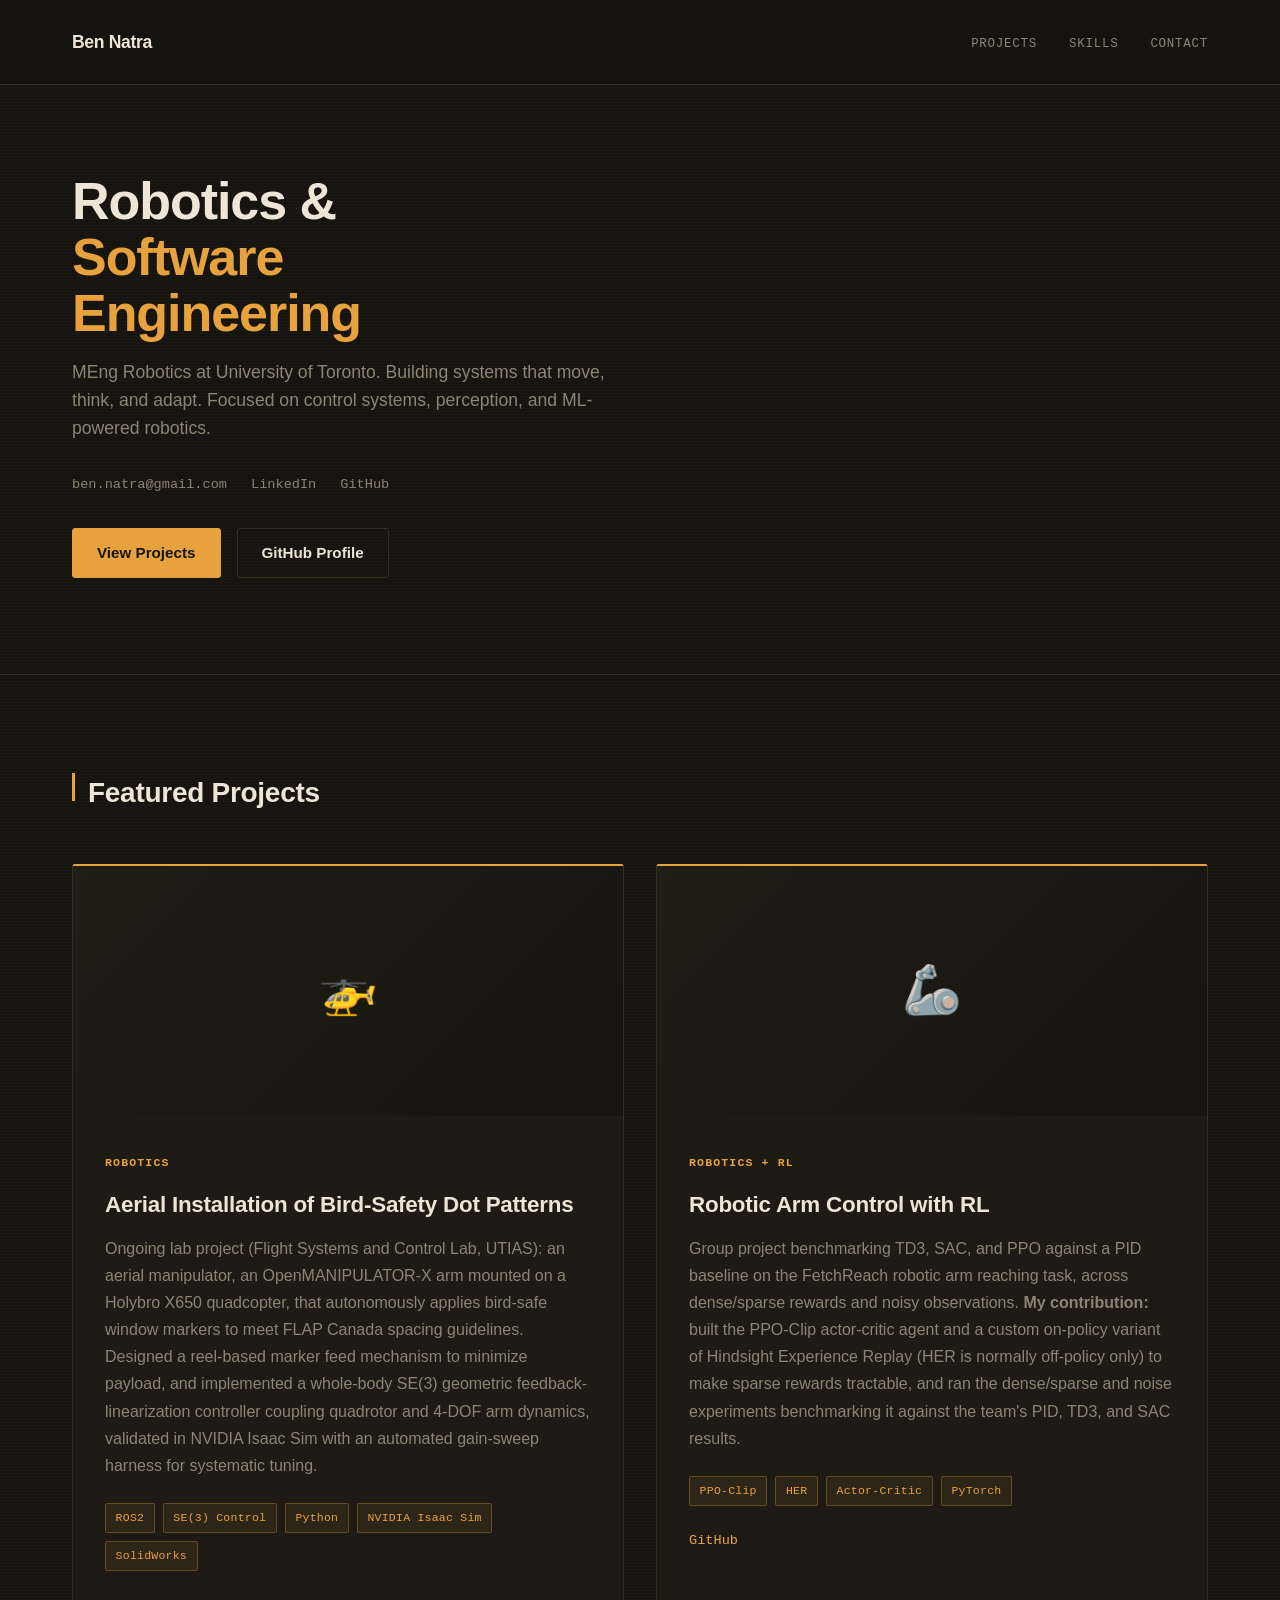
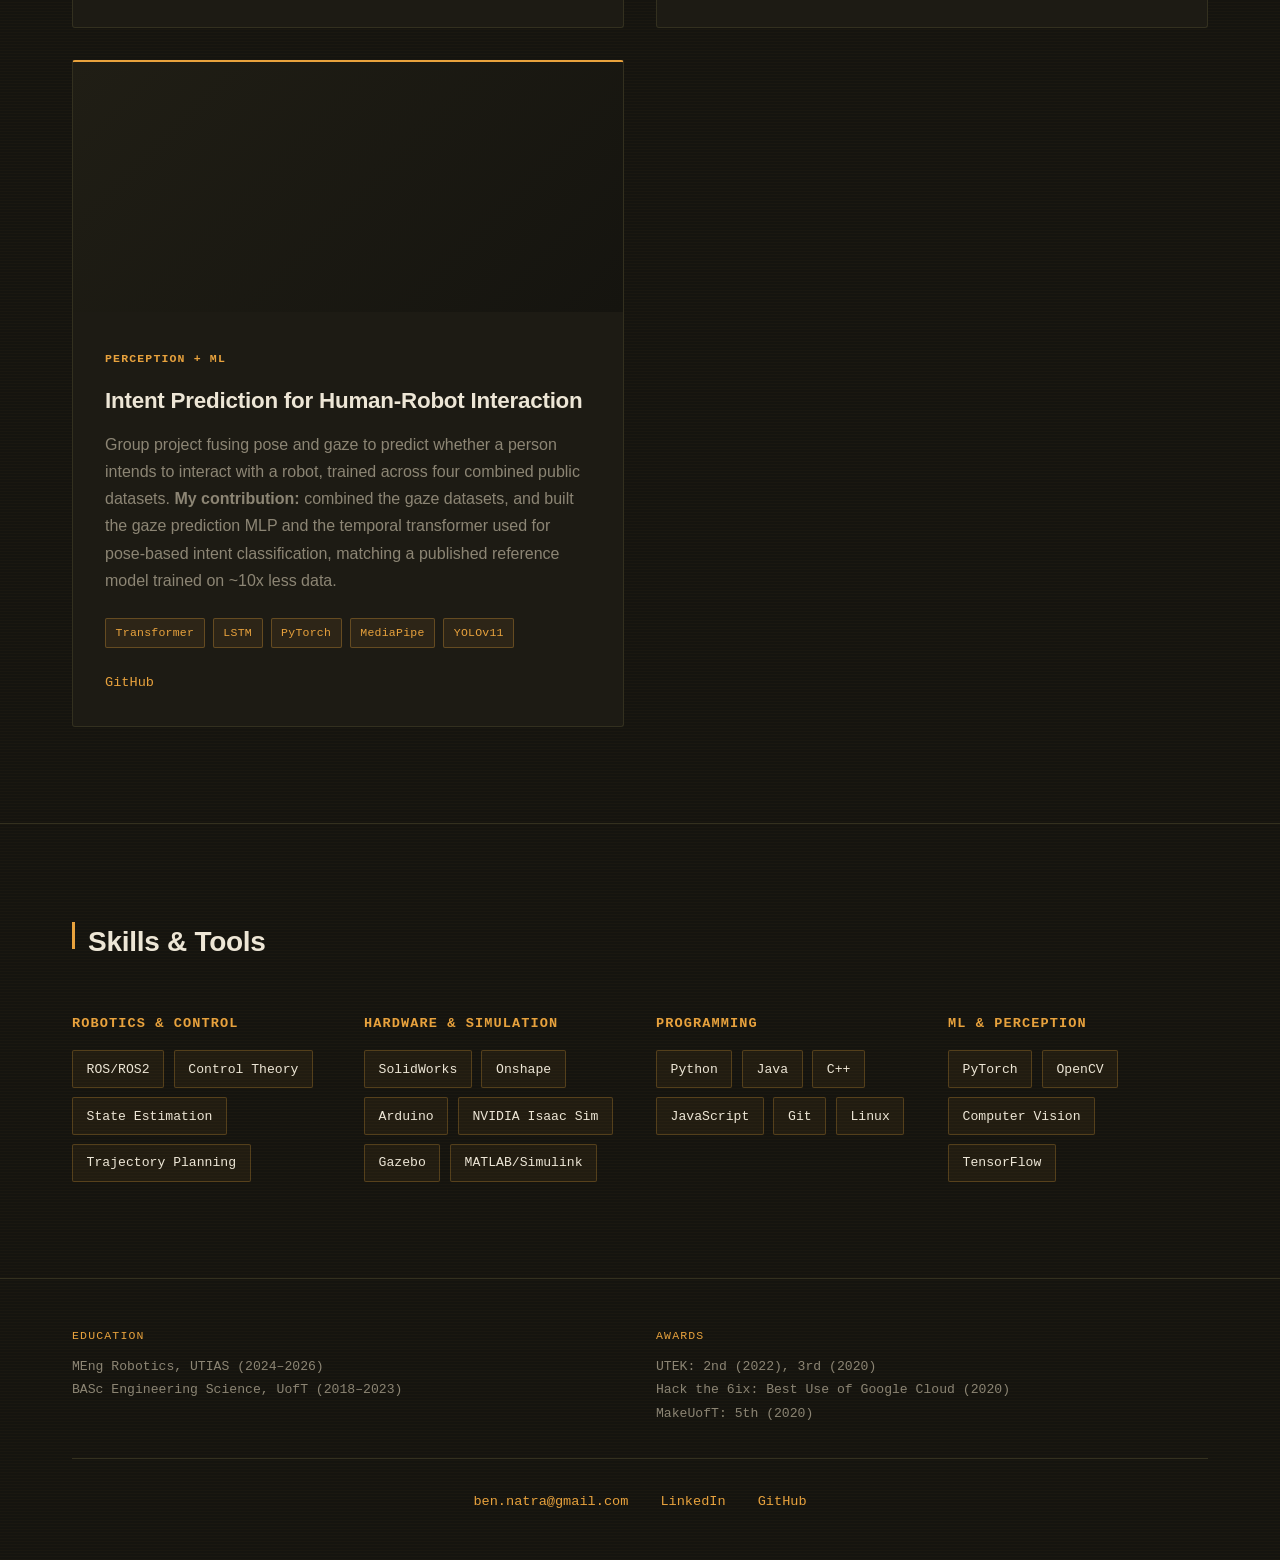
==== index.html @ 4ead7075 "Fix contact anchor scroll, drop hero eyebrow, standardize callout text Adds scroll-margin-top so anc" ====
<!DOCTYPE html>
<html lang="en">
<head>
    <meta charset="UTF-8">
    <meta name="viewport" content="width=device-width, initial-scale=1.0">
    <title>Ben Natra — Robotics & Software Engineering</title>
    <link rel="stylesheet" href="style.css">
</head>
<body>
    <!-- Navigation -->
    <header>
        <div class="container">
            <nav>
                <div class="logo">Ben Natra</div>
                <ul class="nav-links">
                    <li><a href="#projects">Projects</a></li>
                    <li><a href="#skills">Skills</a></li>
                    <li><a href="#contact">Contact</a></li>
                </ul>
            </nav>
        </div>
    </header>

    <!-- Hero Section -->
    <section class="hero">
        <div class="container">
            <h1>Robotics & <span class="accent">Software Engineering</span></h1>
            <p>MEng Robotics at University of Toronto. Building systems that move, think, and adapt. Focused on control systems, perception, and ML-powered robotics.</p>
            <div class="hero-contact" id="contact">
                <a href="mailto:ben.natra@gmail.com">ben.natra@gmail.com</a>
                <a href="https://www.linkedin.com/in/ben-natra-1a329717a/">LinkedIn</a>
                <a href="https://github.com/BenNatIh">GitHub</a>
            </div>
            <div class="cta-buttons">
                <a href="#projects" class="btn btn-primary">View Projects</a>
                <a href="https://github.com/BenNatIh" class="btn btn-secondary">GitHub Profile</a>
            </div>
        </div>
    </section>

    <!-- Projects Section -->
    <section id="projects" class="projects">
        <div class="container">
            <h2 class="section-title">Featured Projects</h2>

            <div class="projects-grid">
                <!-- Project 1: Aerial Manipulator -->
                <div class="project-card">
                    <a href="projects/aerial-manipulator.html" class="card-link" aria-label="Read full write-up: Aerial Installation of Bird-Safety Dot Patterns"></a>
                    <div class="project-image">
                        🚁
                    </div>
                    <div class="project-content">
                        <span class="project-tag">Robotics</span>
                        <h3 class="project-title">Aerial Installation of Bird-Safety Dot Patterns</h3>
                        <p class="project-description">Ongoing lab project (Flight Systems and Control Lab, UTIAS): an aerial manipulator, an OpenMANIPULATOR-X arm mounted on a Holybro X650 quadcopter, that autonomously applies bird-safe window markers to meet FLAP Canada spacing guidelines. Designed a reel-based marker feed mechanism to minimize payload, and implemented a whole-body SE(3) geometric feedback-linearization controller coupling quadrotor and 4-DOF arm dynamics, validated in NVIDIA Isaac Sim with an automated gain-sweep harness for systematic tuning.</p>
                        <div class="project-tech">
                            <span class="tech-badge">ROS2</span>
                            <span class="tech-badge">SE(3) Control</span>
                            <span class="tech-badge">Python</span>
                            <span class="tech-badge">NVIDIA Isaac Sim</span>
                            <span class="tech-badge">SolidWorks</span>
                        </div>
                    </div>
                </div>

                <!-- Project 2: Robotic Arm RL -->
                <div class="project-card">
                    <a href="projects/robotic-arm-rl.html" class="card-link" aria-label="Read full write-up: Robotic Arm Control with RL"></a>
                    <div class="project-image">
                        🦾
                    </div>
                    <div class="project-content">
                        <span class="project-tag">Robotics + RL</span>
                        <h3 class="project-title">Robotic Arm Control with RL</h3>
                        <p class="project-description">Group project benchmarking TD3, SAC, and PPO against a PID baseline on the FetchReach robotic arm reaching task, across dense/sparse rewards and noisy observations. <strong>My contribution:</strong> built the PPO-Clip actor-critic agent and a custom on-policy variant of Hindsight Experience Replay (HER is normally off-policy only) to make sparse rewards tractable, and ran the dense/sparse and noise experiments benchmarking it against the team's PID, TD3, and SAC results.</p>
                        <div class="project-tech">
                            <span class="tech-badge">PPO-Clip</span>
                            <span class="tech-badge">HER</span>
                            <span class="tech-badge">Actor-Critic</span>
                            <span class="tech-badge">PyTorch</span>
                        </div>
                        <div class="project-links">
                            <a href="https://github.com/BenNatIh/ECE1508_RL_Project" class="card-link-exempt">GitHub</a>
                        </div>
                    </div>
                </div>

                <!-- Project 3: Intent Prediction for HRI -->
                <div class="project-card">
                    <a href="projects/hri-intent-prediction.html" class="card-link" aria-label="Read full write-up: Intent Prediction for Human-Robot Interaction"></a>
                    <div class="project-image">
                        <video src="assets/hri-demo.mp4" autoplay muted loop playsinline preload="metadata"></video>
                    </div>
                    <div class="project-content">
                        <span class="project-tag">Perception + ML</span>
                        <h3 class="project-title">Intent Prediction for Human-Robot Interaction</h3>
                        <p class="project-description">Group project fusing pose and gaze to predict whether a person intends to interact with a robot, trained across four combined public datasets. <strong>My contribution:</strong> combined the gaze datasets, and built the gaze prediction MLP and the temporal transformer used for pose-based intent classification, matching a published reference model trained on ~10x less data.</p>
                        <div class="project-tech">
                            <span class="tech-badge">Transformer</span>
                            <span class="tech-badge">LSTM</span>
                            <span class="tech-badge">PyTorch</span>
                            <span class="tech-badge">MediaPipe</span>
                            <span class="tech-badge">YOLOv11</span>
                        </div>
                        <div class="project-links">
                            <a href="https://github.com/BenNatIh/hri-intent-prediction" class="card-link-exempt">GitHub</a>
                        </div>
                    </div>
                </div>
            </div>
        </div>
    </section>

    <!-- Skills Section -->
    <section id="skills" class="skills">
        <div class="container">
            <h2 class="section-title">Skills & Tools</h2>

            <div class="skills-grid">
                <div class="skill-category">
                    <h3>Robotics & Control</h3>
                    <ul class="skill-list">
                        <li class="skill-item">ROS/ROS2</li>
                        <li class="skill-item">Control Theory</li>
                        <li class="skill-item">State Estimation</li>
                        <li class="skill-item">Trajectory Planning</li>
                    </ul>
                </div>

                <div class="skill-category">
                    <h3>Hardware & Simulation</h3>
                    <ul class="skill-list">
                        <li class="skill-item">SolidWorks</li>
                        <li class="skill-item">Onshape</li>
                        <li class="skill-item">Arduino</li>
                        <li class="skill-item">NVIDIA Isaac Sim</li>
                        <li class="skill-item">Gazebo</li>
                        <li class="skill-item">MATLAB/Simulink</li>
                    </ul>
                </div>

                <div class="skill-category">
                    <h3>Programming</h3>
                    <ul class="skill-list">
                        <li class="skill-item">Python</li>
                        <li class="skill-item">Java</li>
                        <li class="skill-item">C++</li>
                        <li class="skill-item">JavaScript</li>
                        <li class="skill-item">Git</li>
                        <li class="skill-item">Linux</li>
                    </ul>
                </div>

                <div class="skill-category">
                    <h3>ML & Perception</h3>
                    <ul class="skill-list">
                        <li class="skill-item">PyTorch</li>
                        <li class="skill-item">OpenCV</li>
                        <li class="skill-item">Computer Vision</li>
                        <li class="skill-item">TensorFlow</li>
                    </ul>
                </div>
            </div>
        </div>
    </section>

    <!-- Footer -->
    <footer>
        <div class="container">
            <div class="footer-info">
                <div class="footer-info-item">
                    <div class="footer-info-label">Education</div>
                    <div class="footer-info-value">
                        MEng Robotics, UTIAS (2024&ndash;2026)<br>
                        BASc Engineering Science, UofT (2018&ndash;2023)
                    </div>
                </div>
                <div class="footer-info-item">
                    <div class="footer-info-label">Awards</div>
                    <div class="footer-info-value">
                        UTEK: 2nd (2022), 3rd (2020)<br>
                        Hack the 6ix: Best Use of Google Cloud (2020)<br>
                        MakeUofT: 5th (2020)
                    </div>
                </div>
            </div>
            <div class="footer-links">
                <a href="mailto:ben.natra@gmail.com">ben.natra@gmail.com</a>
                <a href="https://www.linkedin.com/in/ben-natra-1a329717a/">LinkedIn</a>
                <a href="https://github.com/BenNatIh">GitHub</a>
            </div>
        </div>
    </footer>
</body>
</html>
---- style.css ----
* {
    margin: 0;
    padding: 0;
    box-sizing: border-box;
}

:root {
    --bg: #15140f;
    --panel: #1d1b14;
    --text: #ede6d6;
    --text-muted: #8c8574;
    --accent: #e8a23d;
    --accent-dark: #c98a2e;
    --border: #33301f;
    --mono: ui-monospace, 'SF Mono', 'Cascadia Code', Consolas, 'Courier New', monospace;
    --sans: -apple-system, BlinkMacSystemFont, 'Segoe UI', Roboto, 'Helvetica Neue', sans-serif;
}

body {
    font-family: var(--sans);
    background-color: var(--bg);
    background-image: repeating-linear-gradient(0deg, rgba(232, 162, 61, 0.025) 0px, rgba(232, 162, 61, 0.025) 1px, transparent 1px, transparent 3px);
    color: var(--text);
    line-height: 1.6;
}

a {
    color: inherit;
}

#projects,
#skills,
#contact {
    scroll-margin-top: 100px;
}

/* Navigation & Hero */
header {
    border-bottom: 1px solid var(--border);
    padding: 1.75rem 0;
    position: sticky;
    top: 0;
    background: rgba(21, 20, 15, 0.92);
    backdrop-filter: blur(10px);
    z-index: 100;
}

.container {
    max-width: 1200px;
    margin: 0 auto;
    padding: 0 2rem;
}

nav {
    display: flex;
    justify-content: space-between;
    align-items: center;
}

.logo {
    font-size: 1.1rem;
    font-weight: 800;
    letter-spacing: -0.02em;
    text-decoration: none;
    color: var(--text);
}

.nav-links {
    display: flex;
    gap: 2rem;
    list-style: none;
}

.nav-links a {
    color: var(--text-muted);
    text-decoration: none;
    font-family: var(--mono);
    font-size: 0.78rem;
    letter-spacing: 0.06em;
    text-transform: uppercase;
    transition: color 0.2s;
}

.nav-links a:hover {
    color: var(--accent);
}

/* Hero section */
.hero {
    padding: 5.5rem 0 6rem;
    border-bottom: 1px solid var(--border);
}

.hero h1 {
    font-size: 3.25rem;
    font-weight: 800;
    line-height: 1.08;
    letter-spacing: -0.02em;
    margin-bottom: 1rem;
    max-width: 14ch;
}

.hero .accent {
    color: var(--accent);
}

.hero p {
    font-size: 1.1rem;
    color: var(--text-muted);
    max-width: 560px;
    margin-bottom: 2rem;
}

.hero-contact {
    display: flex;
    gap: 1.5rem;
    flex-wrap: wrap;
    margin-bottom: 2rem;
    font-family: var(--mono);
    font-size: 0.85rem;
}

.hero-contact a {
    color: var(--text-muted);
    text-decoration: none;
    display: inline-flex;
    align-items: center;
    gap: 0.4rem;
    transition: color 0.2s;
}

.hero-contact a:hover {
    color: var(--accent);
}

.cta-buttons {
    display: flex;
    gap: 1rem;
    flex-wrap: wrap;
}

.btn {
    padding: 0.75rem 1.5rem;
    border-radius: 3px;
    text-decoration: none;
    font-weight: 600;
    font-size: 0.95rem;
    transition: all 0.2s;
    border: 1px solid var(--border);
    cursor: pointer;
}

.btn-primary {
    background: var(--accent);
    color: var(--bg);
    border-color: var(--accent);
}

.btn-primary:hover {
    background: var(--accent-dark);
    border-color: var(--accent-dark);
}

.btn-secondary {
    background: transparent;
    color: var(--text);
}

.btn-secondary:hover {
    border-color: var(--accent);
    color: var(--accent);
}

/* Projects section */
.projects {
    padding: 6rem 0;
}

.section-title {
    font-size: 1.75rem;
    font-weight: 800;
    letter-spacing: -0.01em;
    margin-bottom: 3rem;
    position: relative;
    padding-left: 1rem;
}

.section-title::before {
    content: '';
    position: absolute;
    width: 3px;
    height: 1.7rem;
    background: var(--accent);
    left: 0;
    top: 0.15rem;
}

.projects-grid {
    display: grid;
    gap: 2rem;
    grid-template-columns: repeat(auto-fit, minmax(500px, 1fr));
}

.project-card {
    position: relative;
    border: 1px solid var(--border);
    border-top: 2px solid var(--accent);
    border-radius: 3px;
    overflow: hidden;
    transition: all 0.2s;
    background: var(--panel);
}

.project-card:hover {
    border-color: var(--accent);
    box-shadow: 0 0 0 1px rgba(232, 162, 61, 0.25);
}

.project-card .card-link {
    position: absolute;
    inset: 0;
    z-index: 1;
}

.project-card .project-links,
.project-card .card-link-exempt {
    position: relative;
    z-index: 2;
}

.project-image {
    width: 100%;
    height: 250px;
    background: linear-gradient(135deg, #201e15, #15140f);
    display: flex;
    align-items: center;
    justify-content: center;
    font-size: 3rem;
    overflow: hidden;
}

.project-image img,
.project-image video {
    width: 100%;
    height: 100%;
    object-fit: cover;
}

.project-content {
    padding: 2rem;
}

.project-tag {
    display: inline-block;
    font-family: var(--mono);
    color: var(--accent);
    padding: 0;
    font-size: 0.72rem;
    font-weight: 600;
    margin-bottom: 0.9rem;
    text-transform: uppercase;
    letter-spacing: 0.1em;
}

.project-title {
    font-size: 1.4rem;
    font-weight: 700;
    letter-spacing: -0.01em;
    margin-bottom: 0.75rem;
}

.project-description {
    color: var(--text-muted);
    margin-bottom: 1.5rem;
    line-height: 1.7;
}

.project-tech {
    display: flex;
    flex-wrap: wrap;
    gap: 0.5rem;
    margin-bottom: 1.5rem;
}

.tech-badge {
    font-family: var(--mono);
    background: rgba(232, 162, 61, 0.08);
    border: 1px solid rgba(232, 162, 61, 0.3);
    color: var(--accent);
    padding: 0.3rem 0.6rem;
    border-radius: 2px;
    font-size: 0.72rem;
    letter-spacing: 0.02em;
}

.project-links {
    display: flex;
    gap: 1.25rem;
}

.project-links a {
    color: var(--accent);
    text-decoration: none;
    font-family: var(--mono);
    font-size: 0.85rem;
    font-weight: 500;
    transition: color 0.2s;
}

.project-links a:hover {
    color: var(--accent-dark);
    text-decoration: underline;
}

/* Skills section */
.skills {
    padding: 6rem 0;
    border-top: 1px solid var(--border);
}

.skills-grid {
    display: grid;
    gap: 2rem;
    grid-template-columns: repeat(auto-fit, minmax(250px, 1fr));
}

.skill-category h3 {
    font-family: var(--mono);
    color: var(--accent);
    margin-bottom: 1rem;
    font-size: 0.85rem;
    text-transform: uppercase;
    letter-spacing: 0.08em;
}

.skill-list {
    list-style: none;
    display: flex;
    flex-wrap: wrap;
    gap: 0.6rem;
}

.skill-item {
    font-family: var(--mono);
    background: rgba(232, 162, 61, 0.06);
    border: 1px solid rgba(232, 162, 61, 0.25);
    color: var(--text);
    padding: 0.45rem 0.85rem;
    border-radius: 2px;
    font-size: 0.82rem;
}

/* Footer */
footer {
    border-top: 1px solid var(--border);
    padding: 3rem 0;
    color: var(--text-muted);
    text-align: center;
}

.footer-info {
    display: grid;
    grid-template-columns: repeat(auto-fit, minmax(220px, 1fr));
    gap: 2rem;
    text-align: left;
    padding-bottom: 2rem;
    margin-bottom: 2rem;
    border-bottom: 1px solid var(--border);
}

.footer-info-label {
    font-family: var(--mono);
    font-size: 0.72rem;
    text-transform: uppercase;
    letter-spacing: 0.1em;
    color: var(--accent);
    margin-bottom: 0.6rem;
}

.footer-info-value {
    font-family: var(--mono);
    font-size: 0.82rem;
    line-height: 1.8;
    color: var(--text-muted);
}

.footer-links {
    display: flex;
    justify-content: center;
    gap: 2rem;
    font-family: var(--mono);
    font-size: 0.85rem;
}

.footer-links a {
    color: var(--accent);
    text-decoration: none;
}

.footer-links a:hover {
    color: var(--accent-dark);
}

/* Project detail pages */
.page-header {
    padding: 4rem 0 3rem;
}

.back-link {
    display: inline-flex;
    align-items: center;
    gap: 0.5rem;
    color: var(--text-muted);
    text-decoration: none;
    font-family: var(--mono);
    font-size: 0.85rem;
    margin-bottom: 2rem;
    transition: color 0.2s;
}

.back-link:hover {
    color: var(--accent);
}

.page-header h1 {
    font-size: 2.25rem;
    font-weight: 800;
    letter-spacing: -0.01em;
    margin-bottom: 1rem;
}

.page-header .project-tag {
    margin-bottom: 1rem;
}

.page-header .project-links {
    margin-top: 1.5rem;
}

.prose {
    padding-bottom: 6rem;
    max-width: 760px;
}

.prose h2 {
    font-size: 1.35rem;
    font-weight: 700;
    margin: 3rem 0 1.25rem;
    color: var(--text);
}

.prose h2:first-child {
    margin-top: 0;
}

.prose p {
    color: var(--text-muted);
    margin-bottom: 1.25rem;
    line-height: 1.8;
}

.prose ul, .prose ol {
    color: var(--text-muted);
    margin-bottom: 1.25rem;
    padding-left: 1.4rem;
    line-height: 1.8;
}

.prose li {
    margin-bottom: 0.4rem;
}

.prose strong {
    color: var(--text);
}

.prose video, .prose img {
    width: 100%;
    border-radius: 3px;
    border: 1px solid var(--border);
    margin-bottom: 1.25rem;
}

.prose table {
    width: 100%;
    border-collapse: collapse;
    margin-bottom: 1.5rem;
    font-size: 0.88rem;
    font-variant-numeric: tabular-nums;
}

.prose th, .prose td {
    text-align: left;
    padding: 0.6rem 0.8rem;
    border: 1px solid var(--border);
}

.prose th {
    font-family: var(--mono);
    font-size: 0.78rem;
    text-transform: uppercase;
    letter-spacing: 0.04em;
    color: var(--accent);
    background: rgba(232, 162, 61, 0.06);
}

.prose td {
    color: var(--text-muted);
}

/* Responsive */
@media (max-width: 768px) {
    .hero h1 {
        font-size: 2.25rem;
        max-width: none;
    }

    .projects-grid {
        grid-template-columns: 1fr;
    }

    .nav-links {
        gap: 1rem;
    }

    .section-title {
        font-size: 1.4rem;
    }

    .page-header h1 {
        font-size: 1.75rem;
    }
}

@media (prefers-reduced-motion: reduce) {
    * {
        transition: none !important;
        animation: none !important;
    }
}
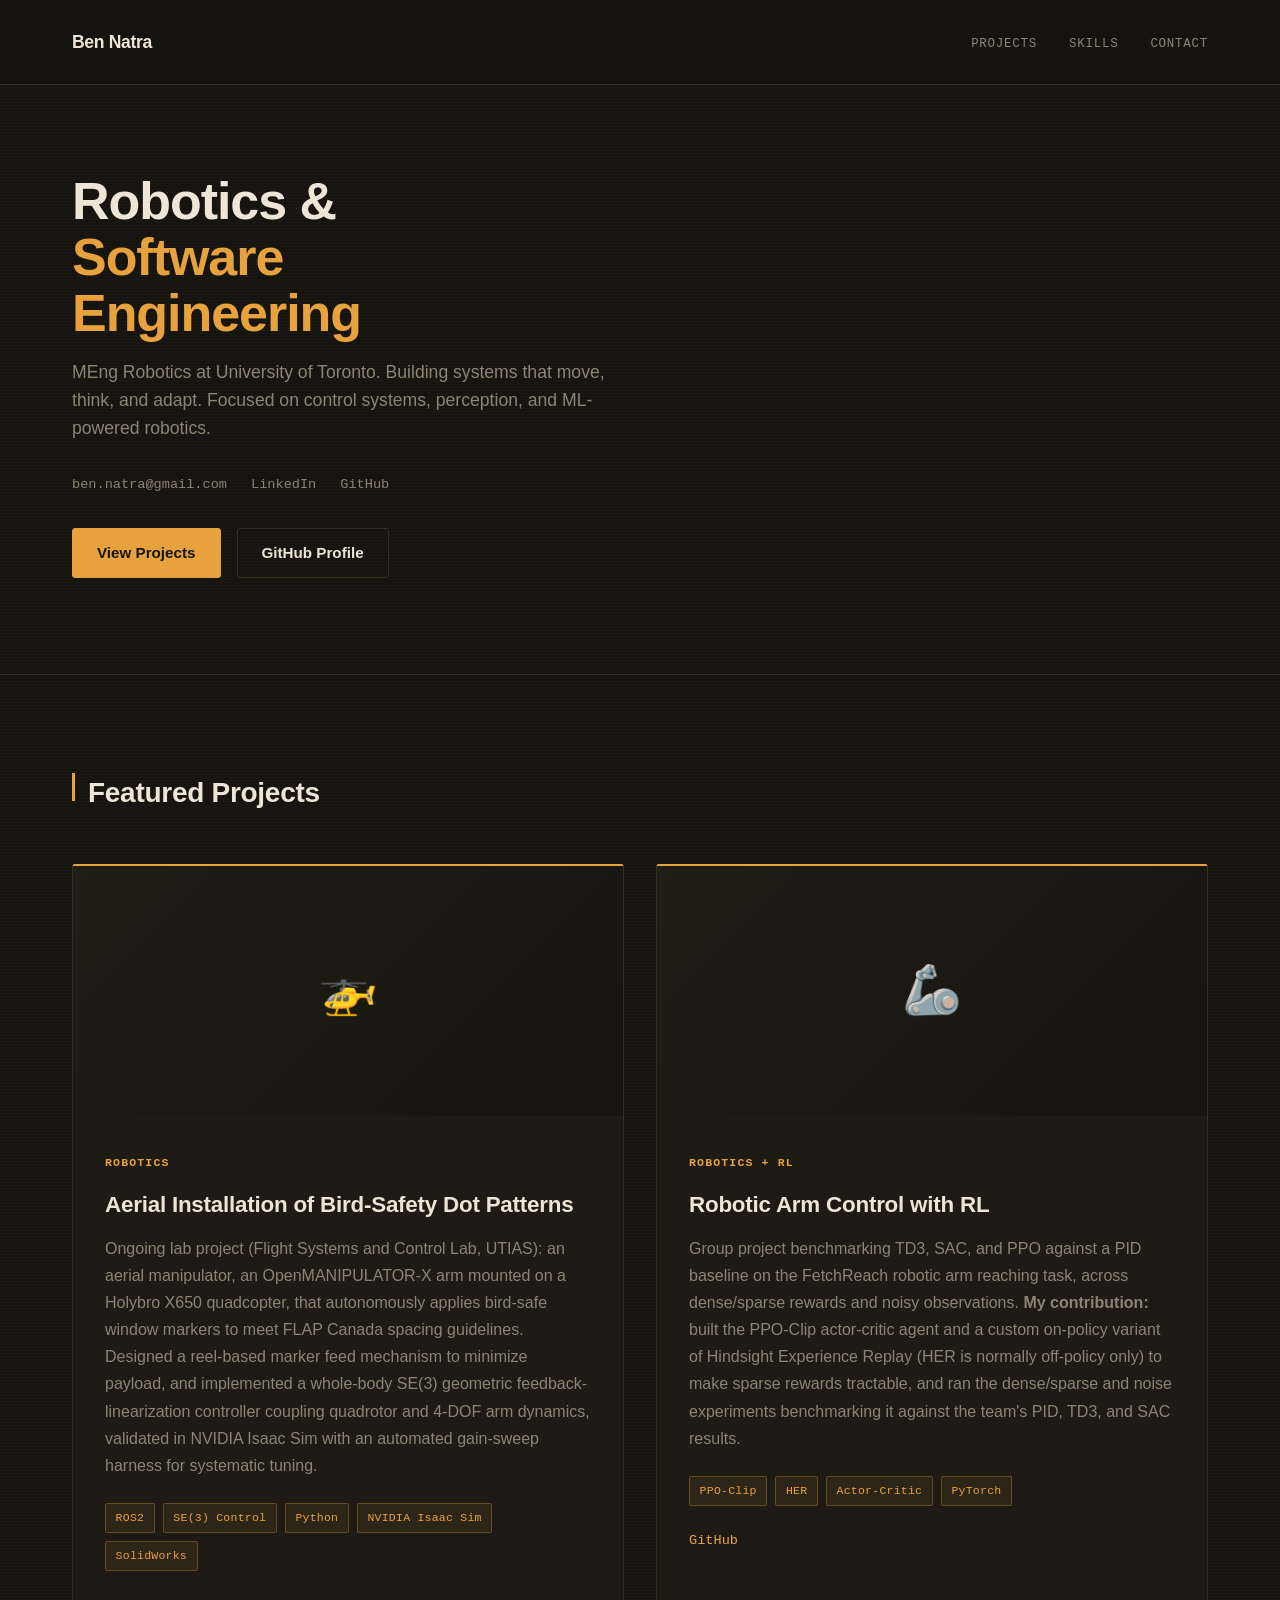
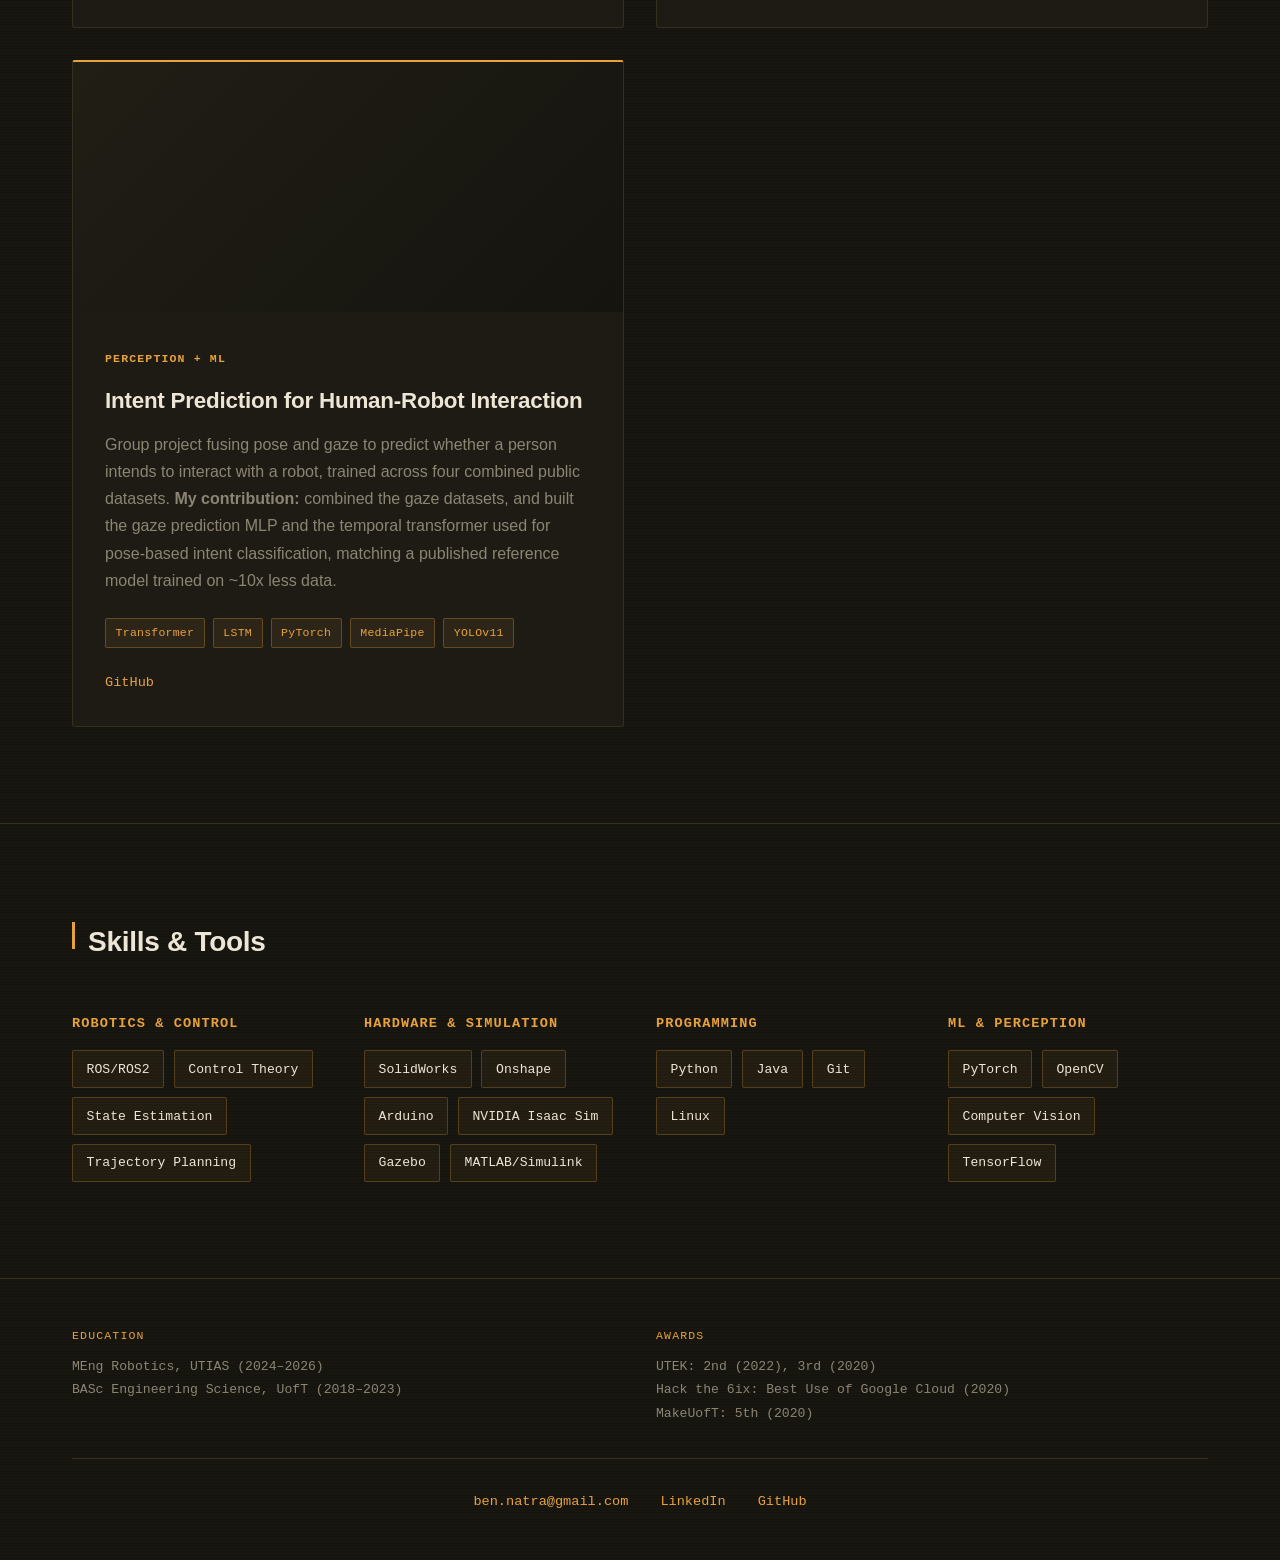
==== commit 8a33e256: "skill change" ====
--- a/index.html
+++ b/index.html
@@ -145,8 +145,6 @@
                     <ul class="skill-list">
                         <li class="skill-item">Python</li>
                         <li class="skill-item">Java</li>
-                        <li class="skill-item">C++</li>
-                        <li class="skill-item">JavaScript</li>
                         <li class="skill-item">Git</li>
                         <li class="skill-item">Linux</li>
                     </ul>
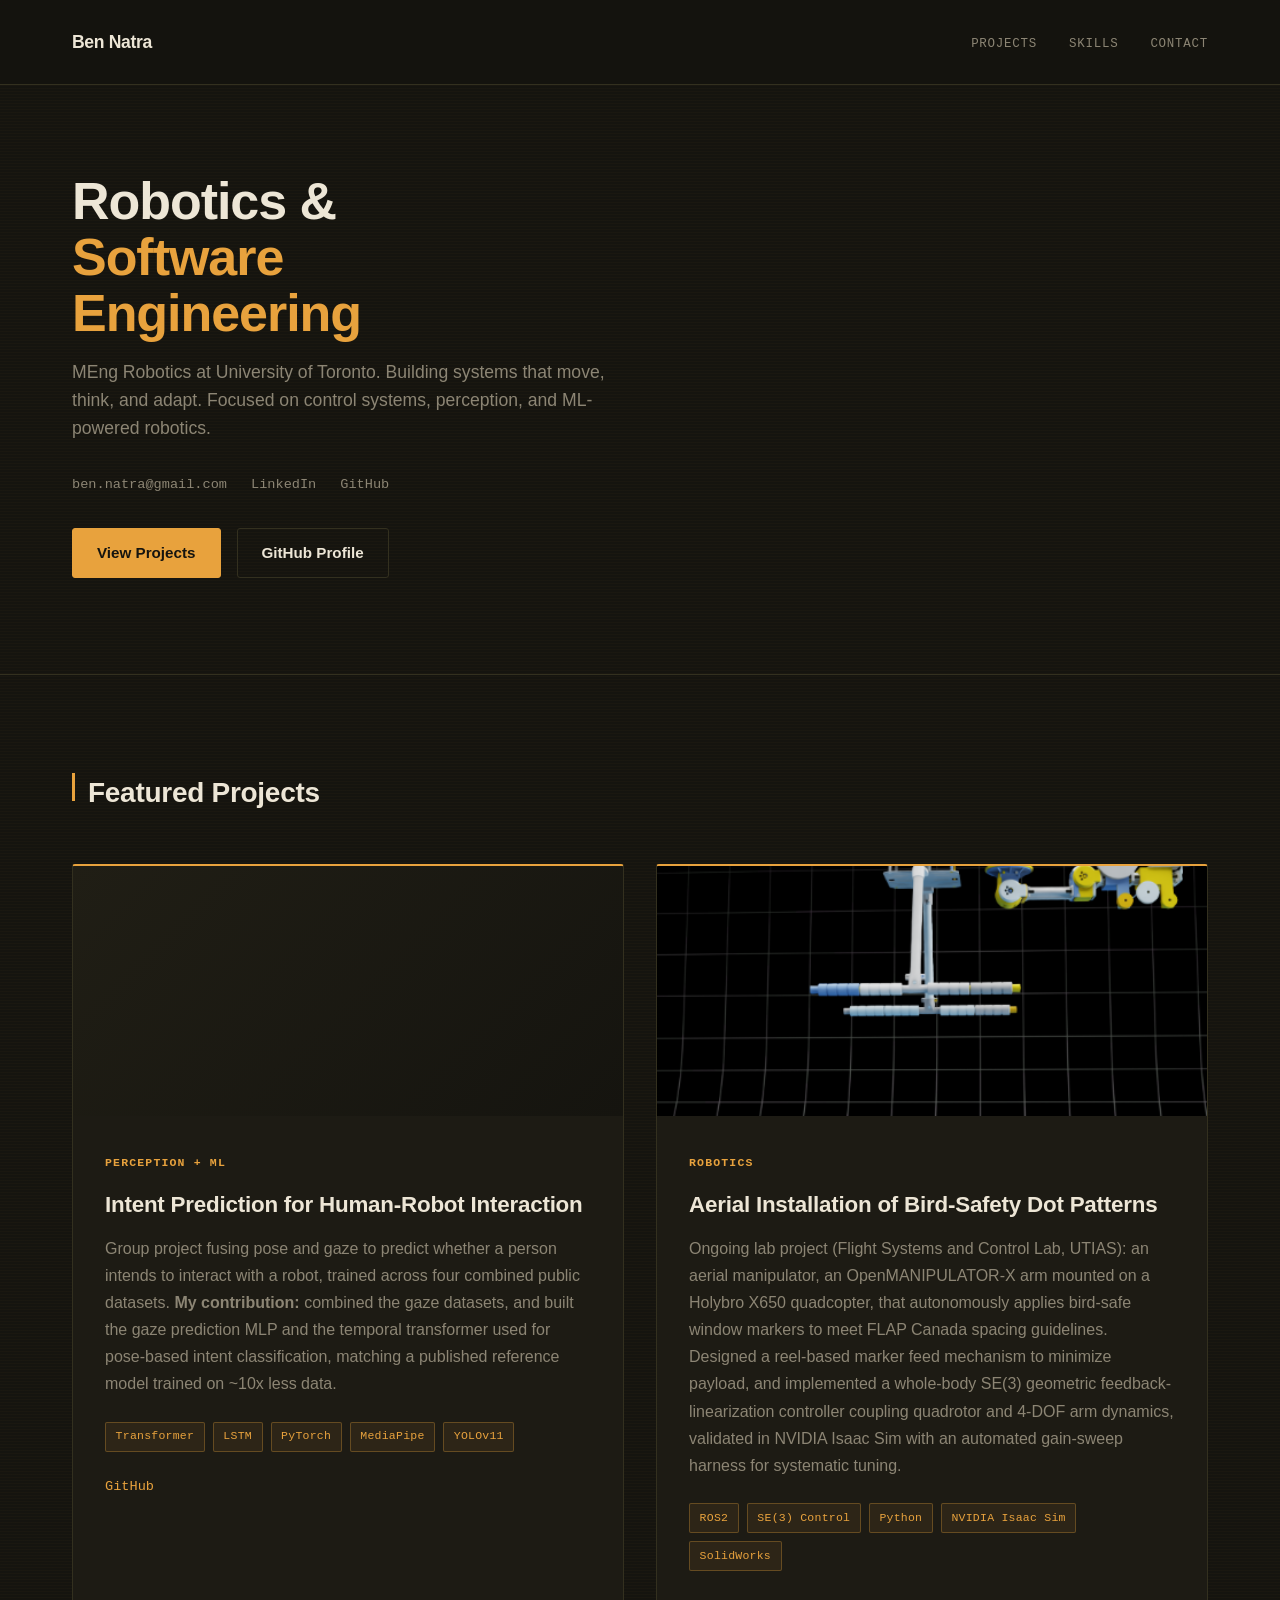
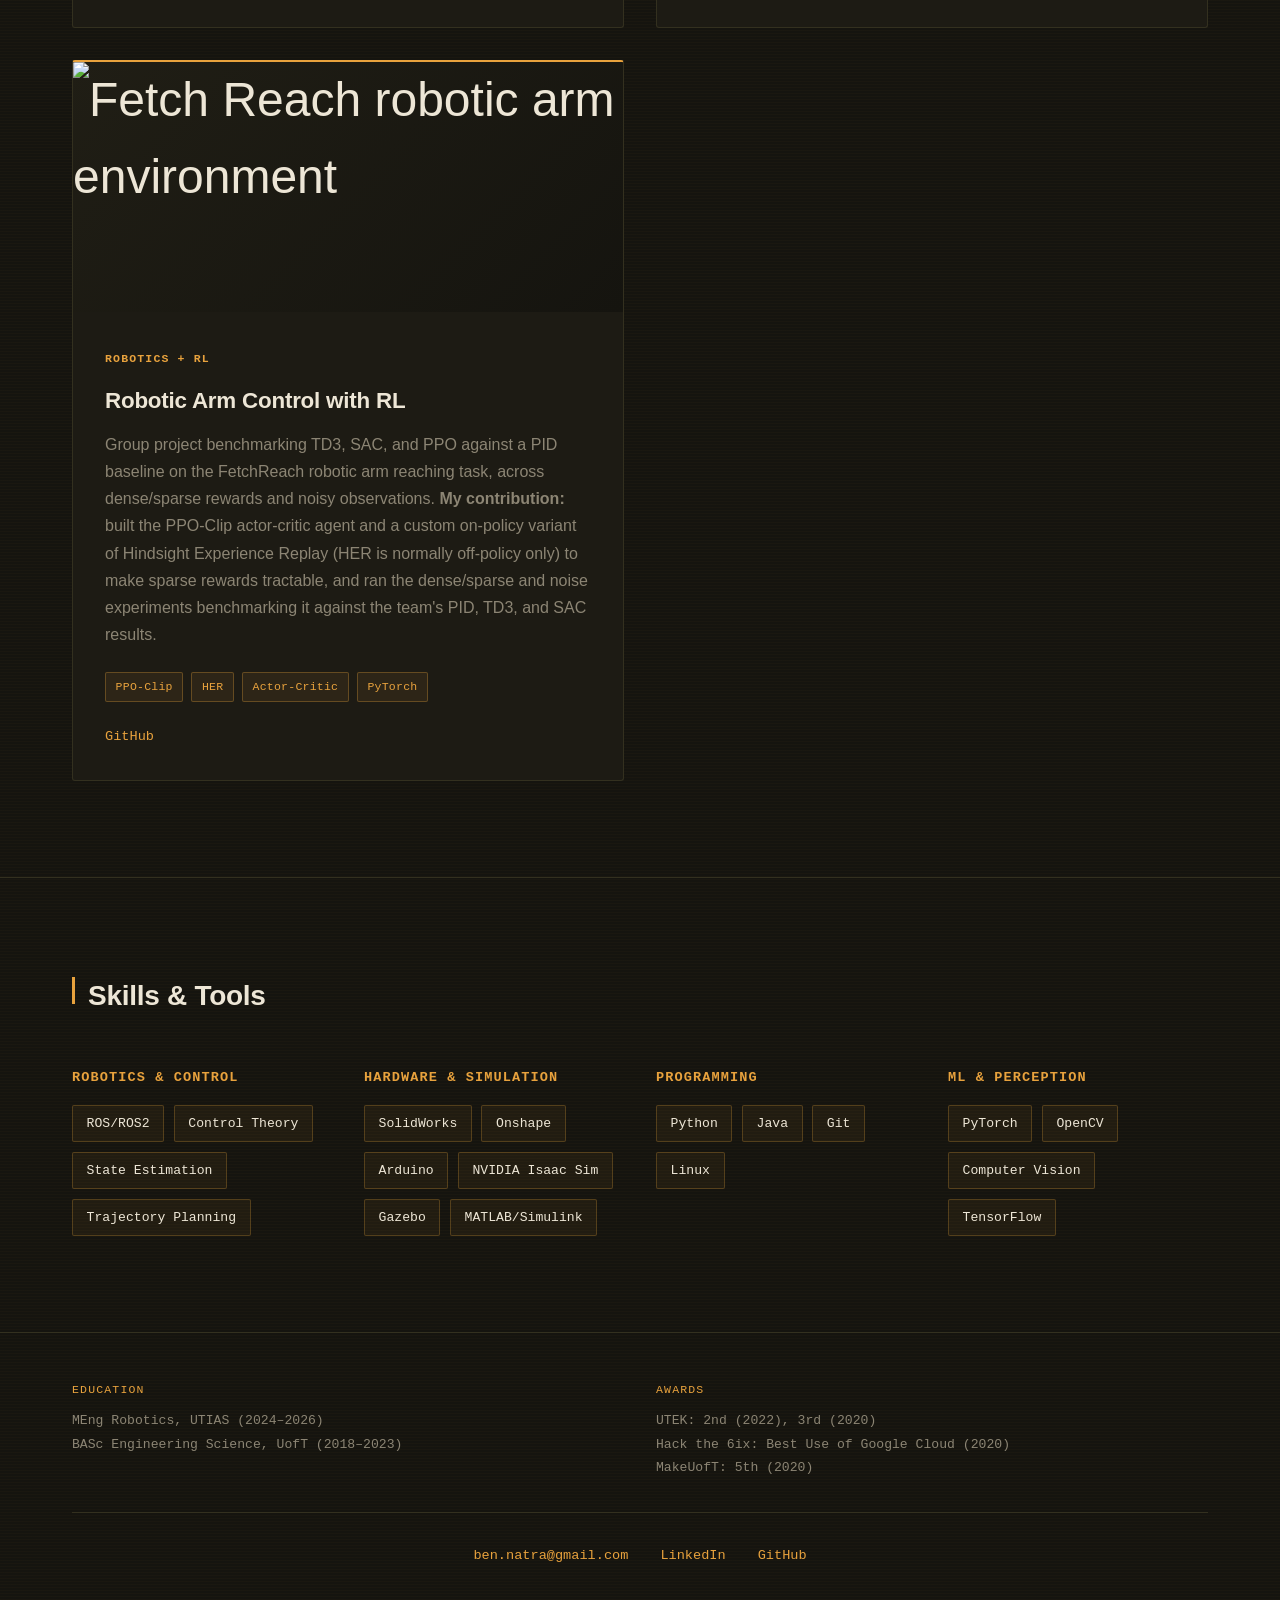
==== commit a5a6f8cc: "added video and images to project 2 and 3" ====
--- a/index.html
+++ b/index.html
@@ -44,49 +44,7 @@
             <h2 class="section-title">Featured Projects</h2>
 
             <div class="projects-grid">
-                <!-- Project 1: Aerial Manipulator -->
-                <div class="project-card">
-                    <a href="projects/aerial-manipulator.html" class="card-link" aria-label="Read full write-up: Aerial Installation of Bird-Safety Dot Patterns"></a>
-                    <div class="project-image">
-                        🚁
-                    </div>
-                    <div class="project-content">
-                        <span class="project-tag">Robotics</span>
-                        <h3 class="project-title">Aerial Installation of Bird-Safety Dot Patterns</h3>
-                        <p class="project-description">Ongoing lab project (Flight Systems and Control Lab, UTIAS): an aerial manipulator, an OpenMANIPULATOR-X arm mounted on a Holybro X650 quadcopter, that autonomously applies bird-safe window markers to meet FLAP Canada spacing guidelines. Designed a reel-based marker feed mechanism to minimize payload, and implemented a whole-body SE(3) geometric feedback-linearization controller coupling quadrotor and 4-DOF arm dynamics, validated in NVIDIA Isaac Sim with an automated gain-sweep harness for systematic tuning.</p>
-                        <div class="project-tech">
-                            <span class="tech-badge">ROS2</span>
-                            <span class="tech-badge">SE(3) Control</span>
-                            <span class="tech-badge">Python</span>
-                            <span class="tech-badge">NVIDIA Isaac Sim</span>
-                            <span class="tech-badge">SolidWorks</span>
-                        </div>
-                    </div>
-                </div>
-
-                <!-- Project 2: Robotic Arm RL -->
-                <div class="project-card">
-                    <a href="projects/robotic-arm-rl.html" class="card-link" aria-label="Read full write-up: Robotic Arm Control with RL"></a>
-                    <div class="project-image">
-                        🦾
-                    </div>
-                    <div class="project-content">
-                        <span class="project-tag">Robotics + RL</span>
-                        <h3 class="project-title">Robotic Arm Control with RL</h3>
-                        <p class="project-description">Group project benchmarking TD3, SAC, and PPO against a PID baseline on the FetchReach robotic arm reaching task, across dense/sparse rewards and noisy observations. <strong>My contribution:</strong> built the PPO-Clip actor-critic agent and a custom on-policy variant of Hindsight Experience Replay (HER is normally off-policy only) to make sparse rewards tractable, and ran the dense/sparse and noise experiments benchmarking it against the team's PID, TD3, and SAC results.</p>
-                        <div class="project-tech">
-                            <span class="tech-badge">PPO-Clip</span>
-                            <span class="tech-badge">HER</span>
-                            <span class="tech-badge">Actor-Critic</span>
-                            <span class="tech-badge">PyTorch</span>
-                        </div>
-                        <div class="project-links">
-                            <a href="https://github.com/BenNatIh/ECE1508_RL_Project" class="card-link-exempt">GitHub</a>
-                        </div>
-                    </div>
-                </div>
-
-                <!-- Project 3: Intent Prediction for HRI -->
+                <!-- Project 1: Intent Prediction for HRI -->
                 <div class="project-card">
                     <a href="projects/hri-intent-prediction.html" class="card-link" aria-label="Read full write-up: Intent Prediction for Human-Robot Interaction"></a>
                     <div class="project-image">
@@ -105,6 +63,48 @@
                         </div>
                         <div class="project-links">
                             <a href="https://github.com/BenNatIh/hri-intent-prediction" class="card-link-exempt">GitHub</a>
+                        </div>
+                    </div>
+                </div>
+                <!-- Project 2: Aerial Manipulator -->
+                <div class="project-card">
+                    <a href="projects/aerial-manipulator.html" class="card-link" aria-label="Read full write-up: Aerial Installation of Bird-Safety Dot Patterns"></a>
+                    <div class="project-image">
+                        <img src="assets/aerial_manipulator_hover.png" alt="birdsafe drone hovering">
+                    </div>
+                    <div class="project-content">
+                        <span class="project-tag">Robotics</span>
+                        <h3 class="project-title">Aerial Installation of Bird-Safety Dot Patterns</h3>
+                        <p class="project-description">Ongoing lab project (Flight Systems and Control Lab, UTIAS): an aerial manipulator, an OpenMANIPULATOR-X arm mounted on a Holybro X650 quadcopter, that autonomously applies bird-safe window markers to meet FLAP Canada spacing guidelines. Designed a reel-based marker feed mechanism to minimize payload, and implemented a whole-body SE(3) geometric feedback-linearization controller coupling quadrotor and 4-DOF arm dynamics, validated in NVIDIA Isaac Sim with an automated gain-sweep harness for systematic tuning.</p>
+                        <div class="project-tech">
+                            <span class="tech-badge">ROS2</span>
+                            <span class="tech-badge">SE(3) Control</span>
+                            <span class="tech-badge">Python</span>
+                            <span class="tech-badge">NVIDIA Isaac Sim</span>
+                            <span class="tech-badge">SolidWorks</span>
+                        </div>
+                    </div>
+                </div>
+
+                <!-- Project 3: Robotic Arm RL -->
+                <div class="project-card">
+                    <a href="projects/robotic-arm-rl.html" class="card-link" aria-label="Read full write-up: Robotic Arm Control with RL"></a>
+                    <div class="project-image">
+                        <!-- Fetch Reach environment image from Gymnasium (https://gymnasium.farama.org/) -->
+                        <img src="assets/reach.gif" alt="Fetch Reach robotic arm environment">
+                    </div>
+                    <div class="project-content">
+                        <span class="project-tag">Robotics + RL</span>
+                        <h3 class="project-title">Robotic Arm Control with RL</h3>
+                        <p class="project-description">Group project benchmarking TD3, SAC, and PPO against a PID baseline on the FetchReach robotic arm reaching task, across dense/sparse rewards and noisy observations. <strong>My contribution:</strong> built the PPO-Clip actor-critic agent and a custom on-policy variant of Hindsight Experience Replay (HER is normally off-policy only) to make sparse rewards tractable, and ran the dense/sparse and noise experiments benchmarking it against the team's PID, TD3, and SAC results.</p>
+                        <div class="project-tech">
+                            <span class="tech-badge">PPO-Clip</span>
+                            <span class="tech-badge">HER</span>
+                            <span class="tech-badge">Actor-Critic</span>
+                            <span class="tech-badge">PyTorch</span>
+                        </div>
+                        <div class="project-links">
+                            <a href="https://github.com/BenNatIh/ECE1508_RL_Project" class="card-link-exempt">GitHub</a>
                         </div>
                     </div>
                 </div>
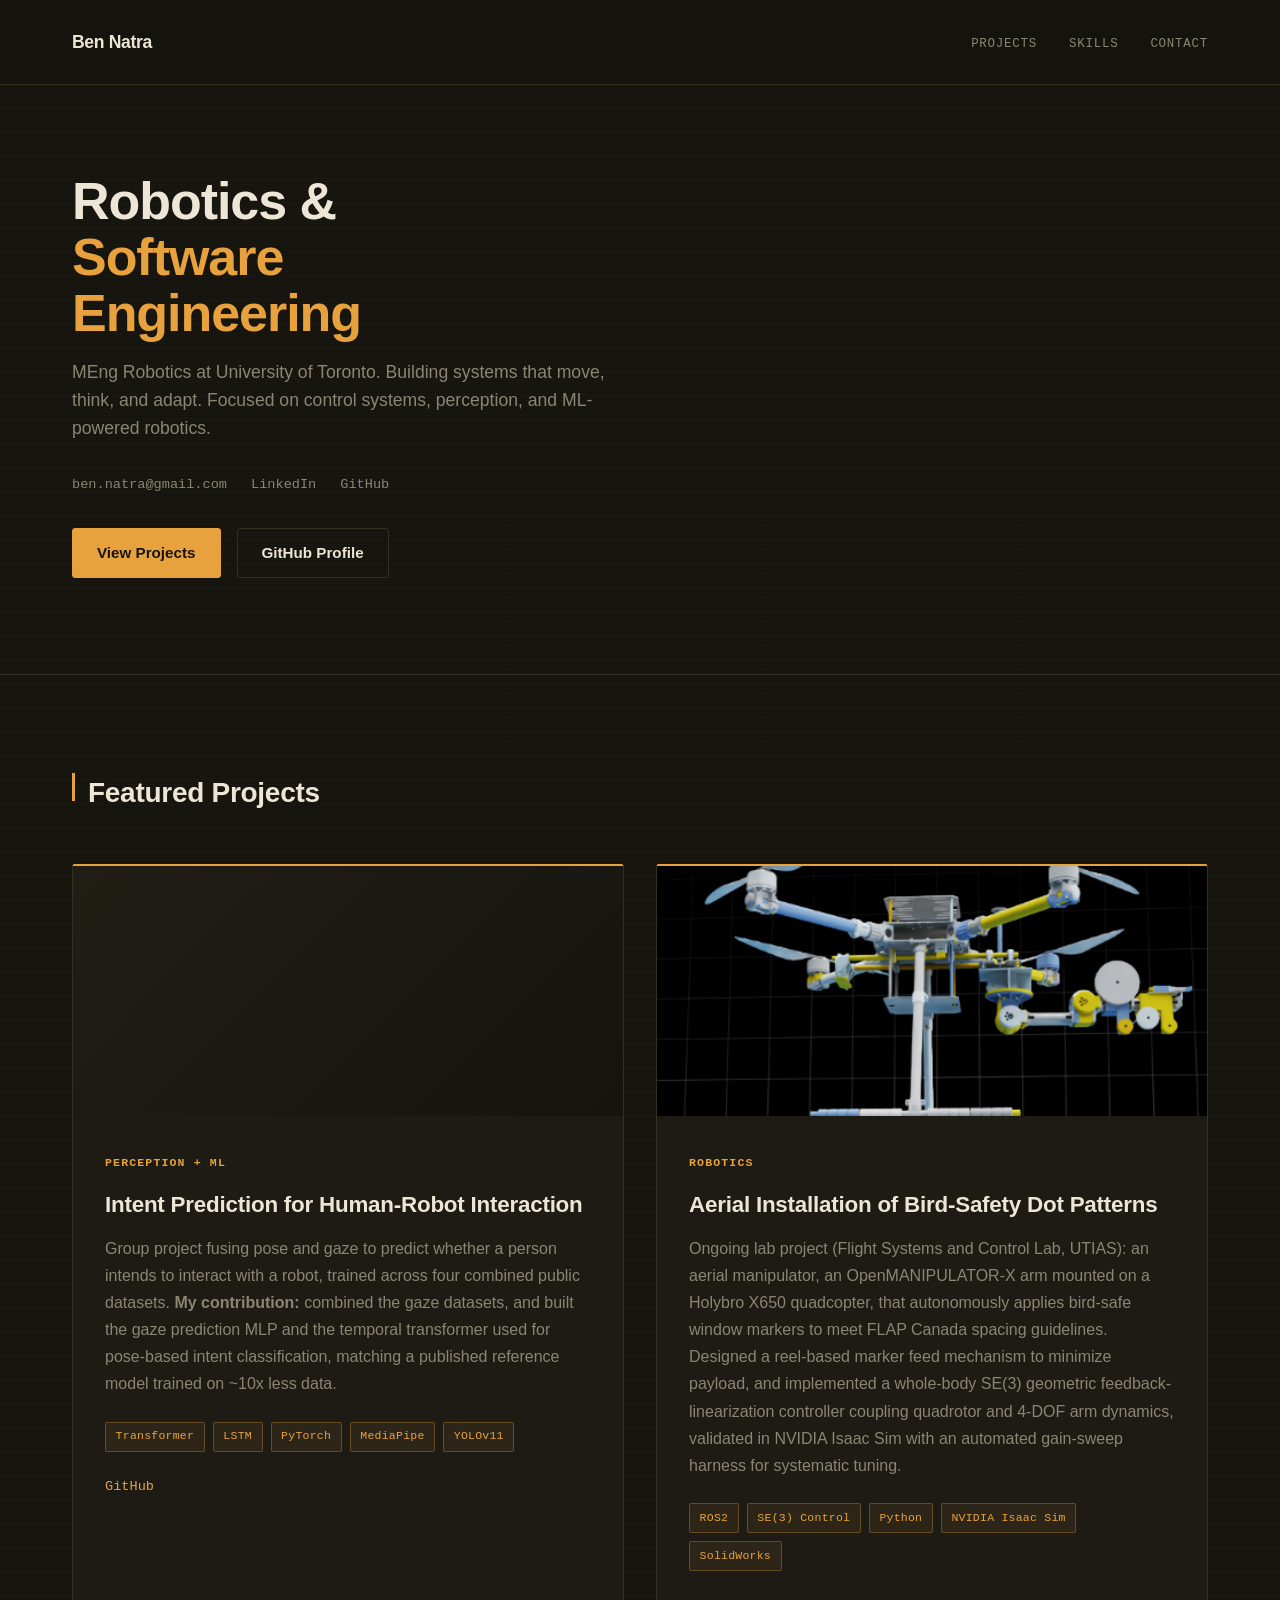
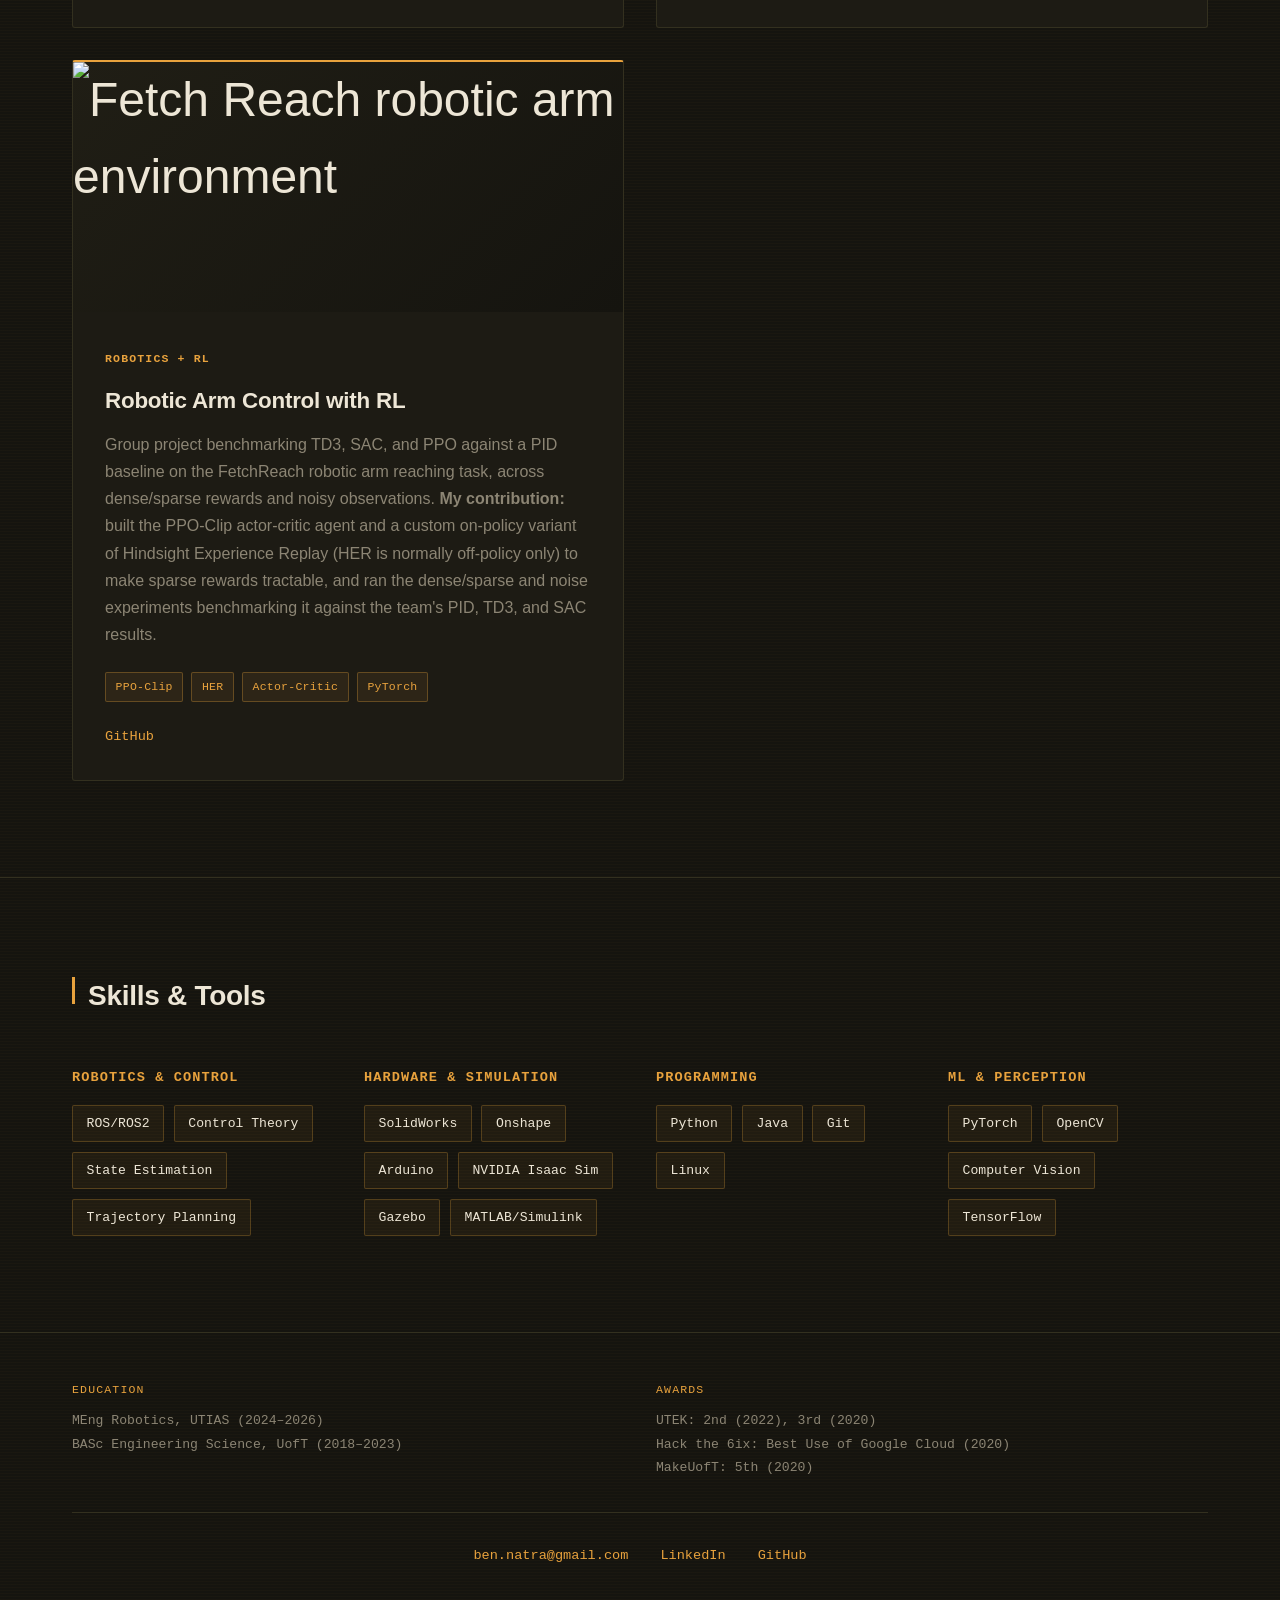
==== commit c7bb5e71: "cropped aerial manip image for improved fit" ====
--- a/index.html
+++ b/index.html
@@ -70,7 +70,7 @@
                 <div class="project-card">
                     <a href="projects/aerial-manipulator.html" class="card-link" aria-label="Read full write-up: Aerial Installation of Bird-Safety Dot Patterns"></a>
                     <div class="project-image">
-                        <img src="assets/aerial_manipulator_hover.png" alt="birdsafe drone hovering">
+                        <img src="assets/birdsafe_aerial_manipulator_hover.png" alt="birdsafe drone hovering">
                     </div>
                     <div class="project-content">
                         <span class="project-tag">Robotics</span>
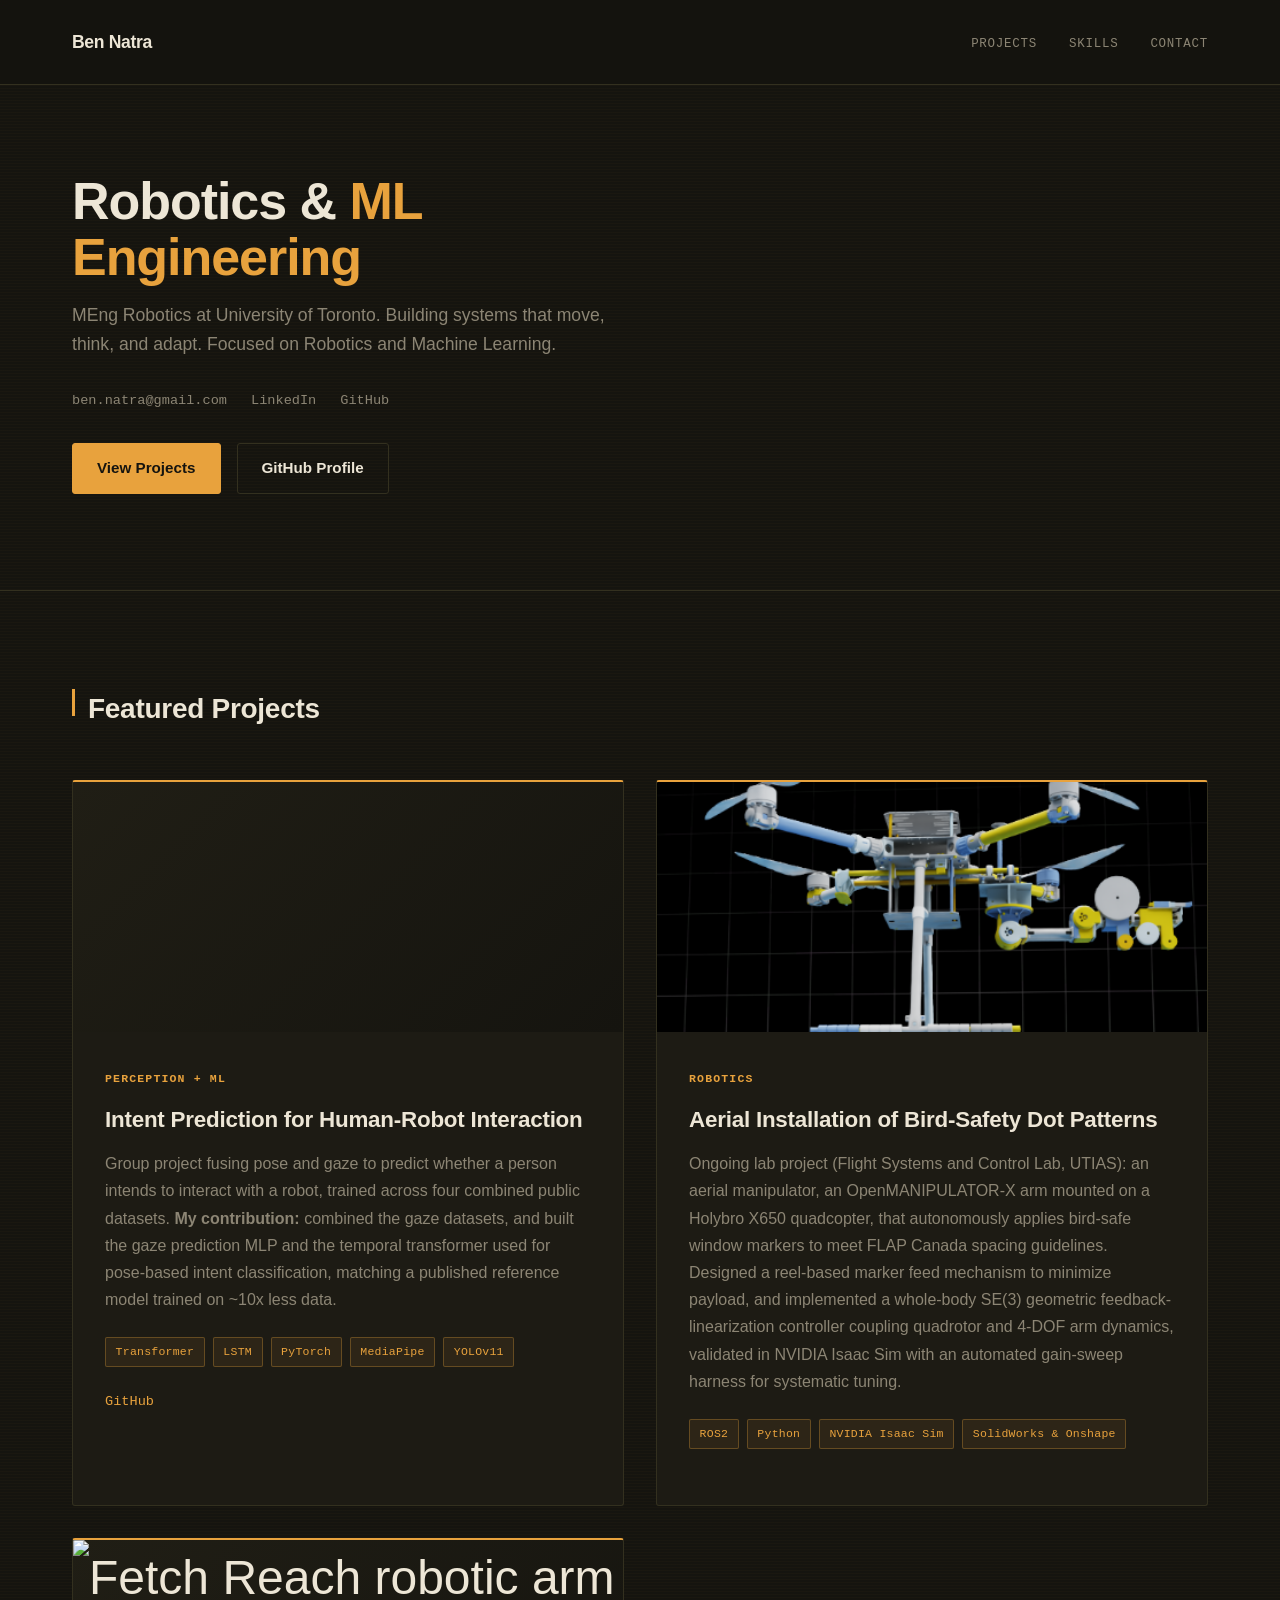
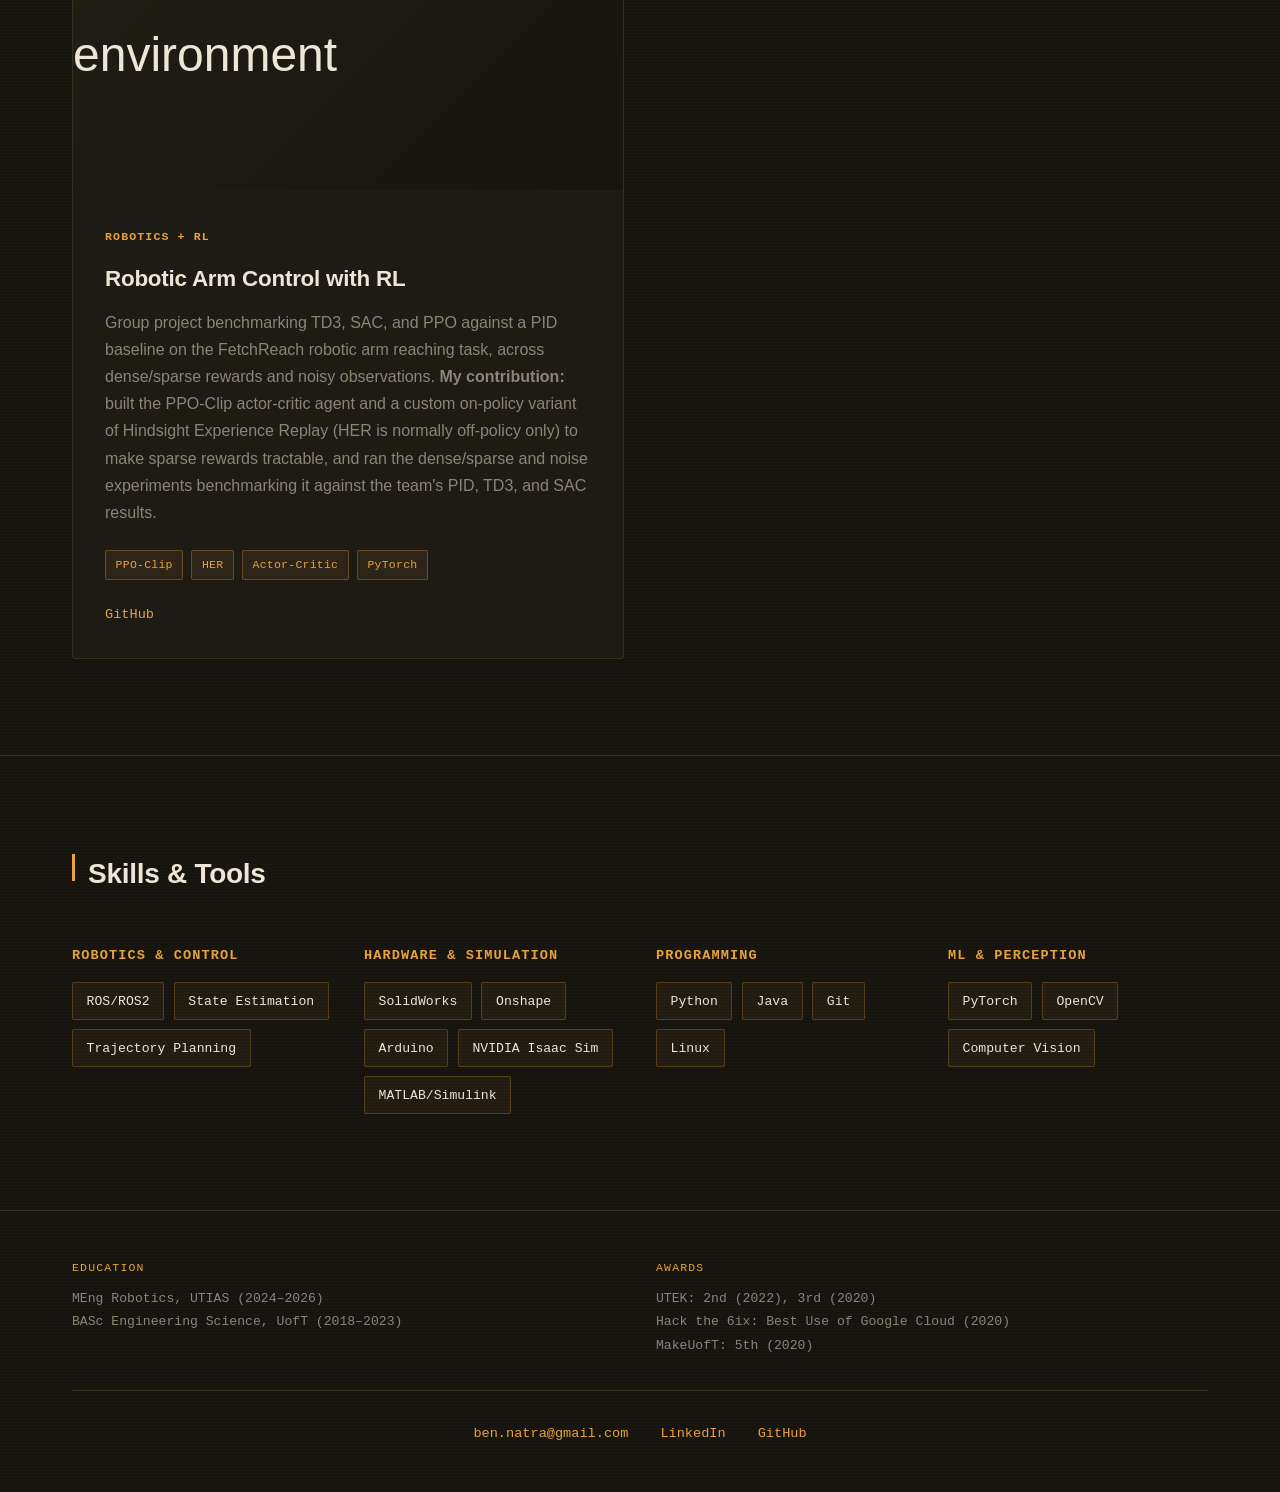
==== commit 3e4de1d5: "some phrasing changes" ====
--- a/index.html
+++ b/index.html
@@ -24,8 +24,8 @@
     <!-- Hero Section -->
     <section class="hero">
         <div class="container">
-            <h1>Robotics & <span class="accent">Software Engineering</span></h1>
-            <p>MEng Robotics at University of Toronto. Building systems that move, think, and adapt. Focused on control systems, perception, and ML-powered robotics.</p>
+            <h1>Robotics & <span class="accent">ML Engineering</span></h1>
+            <p>MEng Robotics at University of Toronto. Building systems that move, think, and adapt. Focused on Robotics and Machine Learning.</p>
             <div class="hero-contact" id="contact">
                 <a href="mailto:ben.natra@gmail.com">ben.natra@gmail.com</a>
                 <a href="https://www.linkedin.com/in/ben-natra-1a329717a/">LinkedIn</a>
@@ -78,10 +78,9 @@
                         <p class="project-description">Ongoing lab project (Flight Systems and Control Lab, UTIAS): an aerial manipulator, an OpenMANIPULATOR-X arm mounted on a Holybro X650 quadcopter, that autonomously applies bird-safe window markers to meet FLAP Canada spacing guidelines. Designed a reel-based marker feed mechanism to minimize payload, and implemented a whole-body SE(3) geometric feedback-linearization controller coupling quadrotor and 4-DOF arm dynamics, validated in NVIDIA Isaac Sim with an automated gain-sweep harness for systematic tuning.</p>
                         <div class="project-tech">
                             <span class="tech-badge">ROS2</span>
-                            <span class="tech-badge">SE(3) Control</span>
                             <span class="tech-badge">Python</span>
                             <span class="tech-badge">NVIDIA Isaac Sim</span>
-                            <span class="tech-badge">SolidWorks</span>
+                            <span class="tech-badge">SolidWorks & Onshape</span>
                         </div>
                     </div>
                 </div>
@@ -122,7 +121,6 @@
                     <h3>Robotics & Control</h3>
                     <ul class="skill-list">
                         <li class="skill-item">ROS/ROS2</li>
-                        <li class="skill-item">Control Theory</li>
                         <li class="skill-item">State Estimation</li>
                         <li class="skill-item">Trajectory Planning</li>
                     </ul>
@@ -135,7 +133,6 @@
                         <li class="skill-item">Onshape</li>
                         <li class="skill-item">Arduino</li>
                         <li class="skill-item">NVIDIA Isaac Sim</li>
-                        <li class="skill-item">Gazebo</li>
                         <li class="skill-item">MATLAB/Simulink</li>
                     </ul>
                 </div>
@@ -156,7 +153,6 @@
                         <li class="skill-item">PyTorch</li>
                         <li class="skill-item">OpenCV</li>
                         <li class="skill-item">Computer Vision</li>
-                        <li class="skill-item">TensorFlow</li>
                     </ul>
                 </div>
             </div>
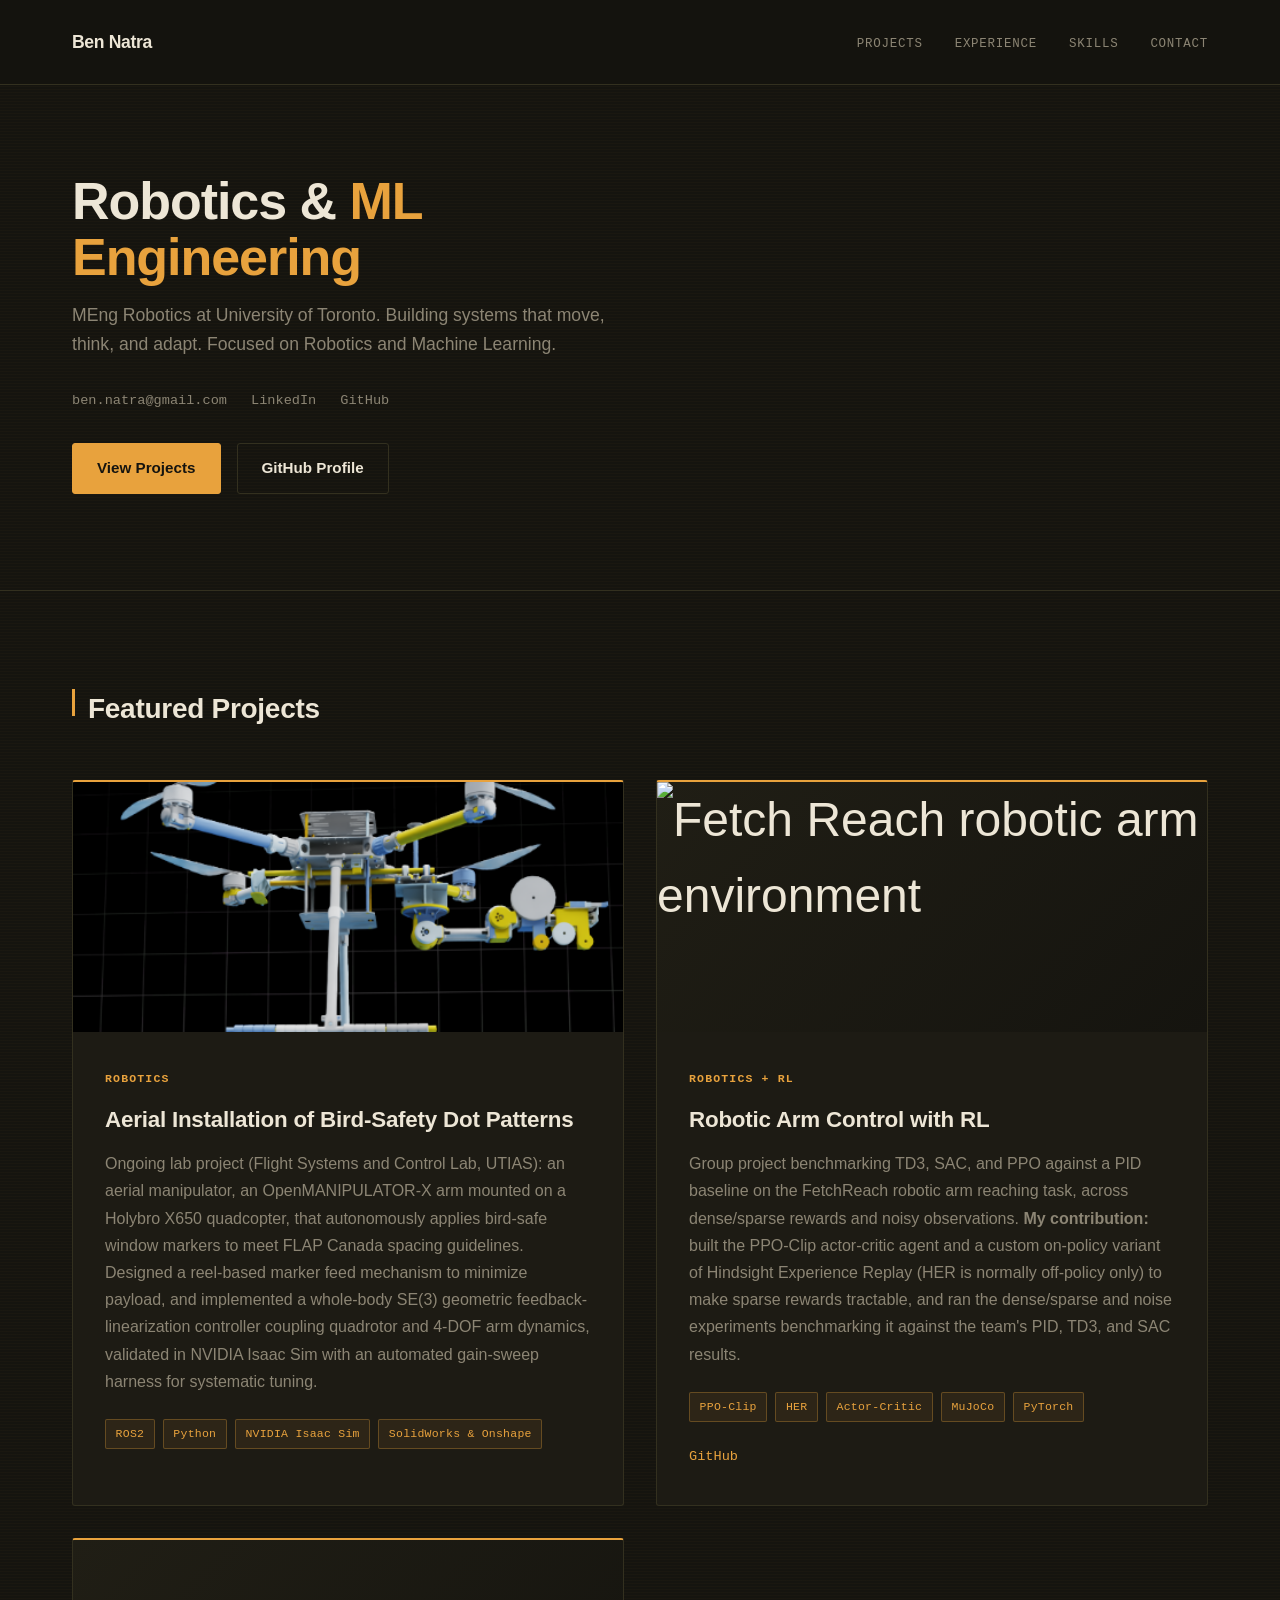
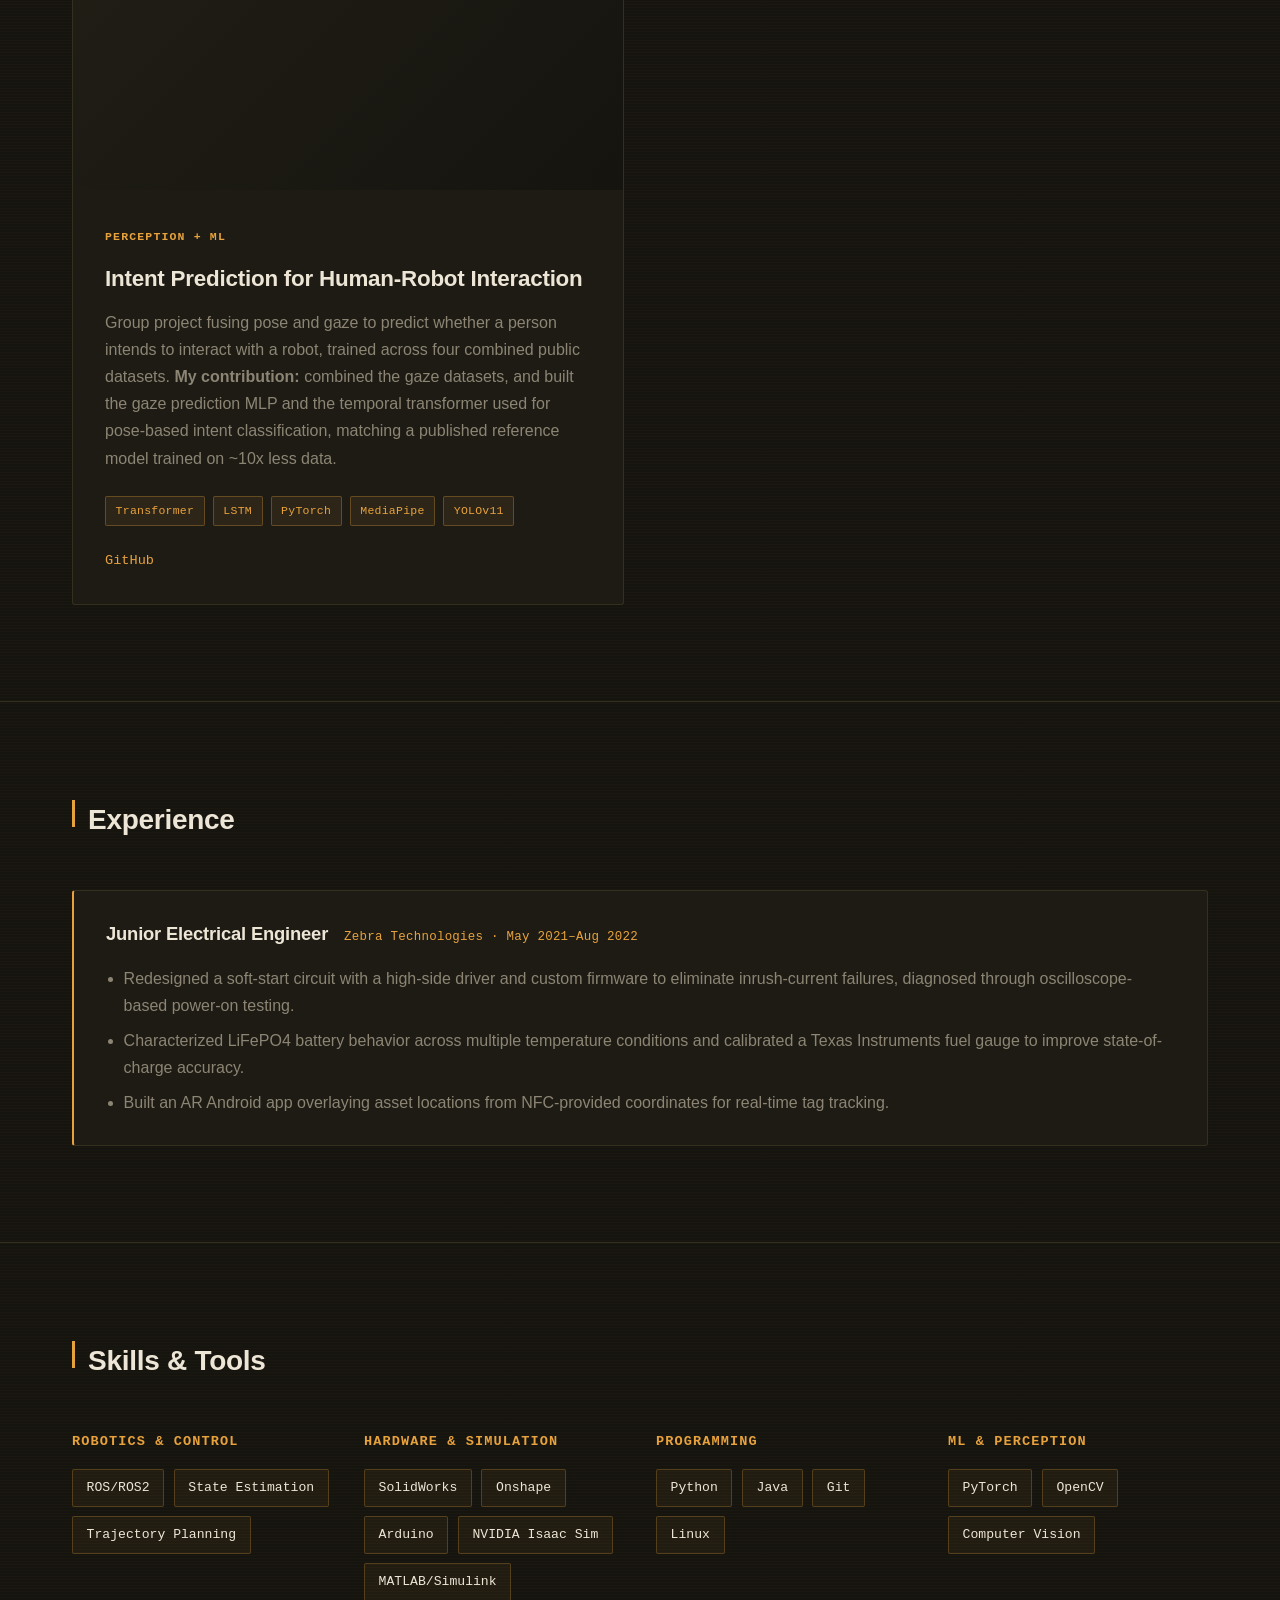
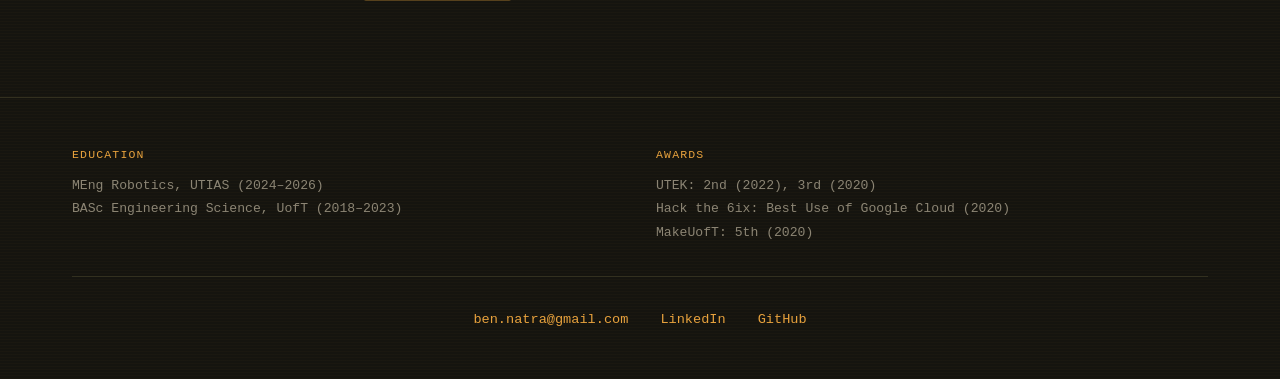
==== commit 4f0e7c50: "made some updated with hcl app in mind" ====
--- a/index.html
+++ b/index.html
@@ -14,6 +14,7 @@
                 <div class="logo">Ben Natra</div>
                 <ul class="nav-links">
                     <li><a href="#projects">Projects</a></li>
+                    <li><a href="#experience">Experience</a></li>
                     <li><a href="#skills">Skills</a></li>
                     <li><a href="#contact">Contact</a></li>
                 </ul>
@@ -44,7 +45,50 @@
             <h2 class="section-title">Featured Projects</h2>
 
             <div class="projects-grid">
-                <!-- Project 1: Intent Prediction for HRI -->
+                <!-- Project 1: Aerial Manipulator -->
+                <div class="project-card">
+                    <a href="projects/aerial-manipulator.html" class="card-link" aria-label="Read full write-up: Aerial Installation of Bird-Safety Dot Patterns"></a>
+                    <div class="project-image">
+                        <img src="assets/birdsafe_aerial_manipulator_hover.png" alt="birdsafe drone hovering">
+                    </div>
+                    <div class="project-content">
+                        <span class="project-tag">Robotics</span>
+                        <h3 class="project-title">Aerial Installation of Bird-Safety Dot Patterns</h3>
+                        <p class="project-description">Ongoing lab project (Flight Systems and Control Lab, UTIAS): an aerial manipulator, an OpenMANIPULATOR-X arm mounted on a Holybro X650 quadcopter, that autonomously applies bird-safe window markers to meet FLAP Canada spacing guidelines. Designed a reel-based marker feed mechanism to minimize payload, and implemented a whole-body SE(3) geometric feedback-linearization controller coupling quadrotor and 4-DOF arm dynamics, validated in NVIDIA Isaac Sim with an automated gain-sweep harness for systematic tuning.</p>
+                        <div class="project-tech">
+                            <span class="tech-badge">ROS2</span>
+                            <span class="tech-badge">Python</span>
+                            <span class="tech-badge">NVIDIA Isaac Sim</span>
+                            <span class="tech-badge">SolidWorks & Onshape</span>
+                        </div>
+                    </div>
+                </div>
+
+                <!-- Project 2: Robotic Arm RL -->
+                <div class="project-card">
+                    <a href="projects/robotic-arm-rl.html" class="card-link" aria-label="Read full write-up: Robotic Arm Control with RL"></a>
+                    <div class="project-image">
+                        <!-- Fetch Reach environment image from Gymnasium (https://gymnasium.farama.org/) -->
+                        <img src="assets/reach.gif" alt="Fetch Reach robotic arm environment">
+                    </div>
+                    <div class="project-content">
+                        <span class="project-tag">Robotics + RL</span>
+                        <h3 class="project-title">Robotic Arm Control with RL</h3>
+                        <p class="project-description">Group project benchmarking TD3, SAC, and PPO against a PID baseline on the FetchReach robotic arm reaching task, across dense/sparse rewards and noisy observations. <strong>My contribution:</strong> built the PPO-Clip actor-critic agent and a custom on-policy variant of Hindsight Experience Replay (HER is normally off-policy only) to make sparse rewards tractable, and ran the dense/sparse and noise experiments benchmarking it against the team's PID, TD3, and SAC results.</p>
+                        <div class="project-tech">
+                            <span class="tech-badge">PPO-Clip</span>
+                            <span class="tech-badge">HER</span>
+                            <span class="tech-badge">Actor-Critic</span>
+                            <span class="tech-badge">MuJoCo</span>
+                            <span class="tech-badge">PyTorch</span>
+                        </div>
+                        <div class="project-links">
+                            <a href="https://github.com/BenNatIh/ECE1508_RL_Project" class="card-link-exempt">GitHub</a>
+                        </div>
+                    </div>
+                </div>
+
+                <!-- Project 3: Intent Prediction for HRI -->
                 <div class="project-card">
                     <a href="projects/hri-intent-prediction.html" class="card-link" aria-label="Read full write-up: Intent Prediction for Human-Robot Interaction"></a>
                     <div class="project-image">
@@ -66,47 +110,25 @@
                         </div>
                     </div>
                 </div>
-                <!-- Project 2: Aerial Manipulator -->
-                <div class="project-card">
-                    <a href="projects/aerial-manipulator.html" class="card-link" aria-label="Read full write-up: Aerial Installation of Bird-Safety Dot Patterns"></a>
-                    <div class="project-image">
-                        <img src="assets/birdsafe_aerial_manipulator_hover.png" alt="birdsafe drone hovering">
-                    </div>
-                    <div class="project-content">
-                        <span class="project-tag">Robotics</span>
-                        <h3 class="project-title">Aerial Installation of Bird-Safety Dot Patterns</h3>
-                        <p class="project-description">Ongoing lab project (Flight Systems and Control Lab, UTIAS): an aerial manipulator, an OpenMANIPULATOR-X arm mounted on a Holybro X650 quadcopter, that autonomously applies bird-safe window markers to meet FLAP Canada spacing guidelines. Designed a reel-based marker feed mechanism to minimize payload, and implemented a whole-body SE(3) geometric feedback-linearization controller coupling quadrotor and 4-DOF arm dynamics, validated in NVIDIA Isaac Sim with an automated gain-sweep harness for systematic tuning.</p>
-                        <div class="project-tech">
-                            <span class="tech-badge">ROS2</span>
-                            <span class="tech-badge">Python</span>
-                            <span class="tech-badge">NVIDIA Isaac Sim</span>
-                            <span class="tech-badge">SolidWorks & Onshape</span>
-                        </div>
-                    </div>
-                </div>
-
-                <!-- Project 3: Robotic Arm RL -->
-                <div class="project-card">
-                    <a href="projects/robotic-arm-rl.html" class="card-link" aria-label="Read full write-up: Robotic Arm Control with RL"></a>
-                    <div class="project-image">
-                        <!-- Fetch Reach environment image from Gymnasium (https://gymnasium.farama.org/) -->
-                        <img src="assets/reach.gif" alt="Fetch Reach robotic arm environment">
-                    </div>
-                    <div class="project-content">
-                        <span class="project-tag">Robotics + RL</span>
-                        <h3 class="project-title">Robotic Arm Control with RL</h3>
-                        <p class="project-description">Group project benchmarking TD3, SAC, and PPO against a PID baseline on the FetchReach robotic arm reaching task, across dense/sparse rewards and noisy observations. <strong>My contribution:</strong> built the PPO-Clip actor-critic agent and a custom on-policy variant of Hindsight Experience Replay (HER is normally off-policy only) to make sparse rewards tractable, and ran the dense/sparse and noise experiments benchmarking it against the team's PID, TD3, and SAC results.</p>
-                        <div class="project-tech">
-                            <span class="tech-badge">PPO-Clip</span>
-                            <span class="tech-badge">HER</span>
-                            <span class="tech-badge">Actor-Critic</span>
-                            <span class="tech-badge">PyTorch</span>
-                        </div>
-                        <div class="project-links">
-                            <a href="https://github.com/BenNatIh/ECE1508_RL_Project" class="card-link-exempt">GitHub</a>
-                        </div>
-                    </div>
-                </div>
+            </div>
+        </div>
+    </section>
+
+    <!-- Experience Section -->
+    <section id="experience" class="experience">
+        <div class="container">
+            <h2 class="section-title">Experience</h2>
+
+            <div class="experience-item">
+                <div class="experience-header">
+                    <h3 class="experience-title">Junior Electrical Engineer</h3>
+                    <span class="experience-meta">Zebra Technologies &middot; May 2021&ndash;Aug 2022</span>
+                </div>
+                <ul class="experience-list">
+                    <li>Redesigned a soft-start circuit with a high-side driver and custom firmware to eliminate inrush-current failures, diagnosed through oscilloscope-based power-on testing.</li>
+                    <li>Characterized LiFePO4 battery behavior across multiple temperature conditions and calibrated a Texas Instruments fuel gauge to improve state-of-charge accuracy.</li>
+                    <li>Built an AR Android app overlaying asset locations from NFC-provided coordinates for real-time tag tracking.</li>
+                </ul>
             </div>
         </div>
     </section>
--- a/style.css
+++ b/style.css
@@ -312,6 +312,55 @@
     text-decoration: underline;
 }
 
+/* Experience section */
+.experience {
+    padding: 6rem 0;
+    border-top: 1px solid var(--border);
+}
+
+.experience-item {
+    border: 1px solid var(--border);
+    border-left: 2px solid var(--accent);
+    border-radius: 3px;
+    background: var(--panel);
+    padding: 1.75rem 2rem;
+}
+
+.experience-header {
+    display: flex;
+    flex-wrap: wrap;
+    align-items: baseline;
+    gap: 0.5rem 1rem;
+    margin-bottom: 1rem;
+}
+
+.experience-title {
+    font-size: 1.15rem;
+    font-weight: 700;
+    letter-spacing: -0.01em;
+}
+
+.experience-meta {
+    font-family: var(--mono);
+    color: var(--accent);
+    font-size: 0.78rem;
+    letter-spacing: 0.02em;
+}
+
+.experience-list {
+    color: var(--text-muted);
+    padding-left: 1.1rem;
+}
+
+.experience-list li {
+    margin-bottom: 0.5rem;
+    line-height: 1.7;
+}
+
+.experience-list li:last-child {
+    margin-bottom: 0;
+}
+
 /* Skills section */
 .skills {
     padding: 6rem 0;
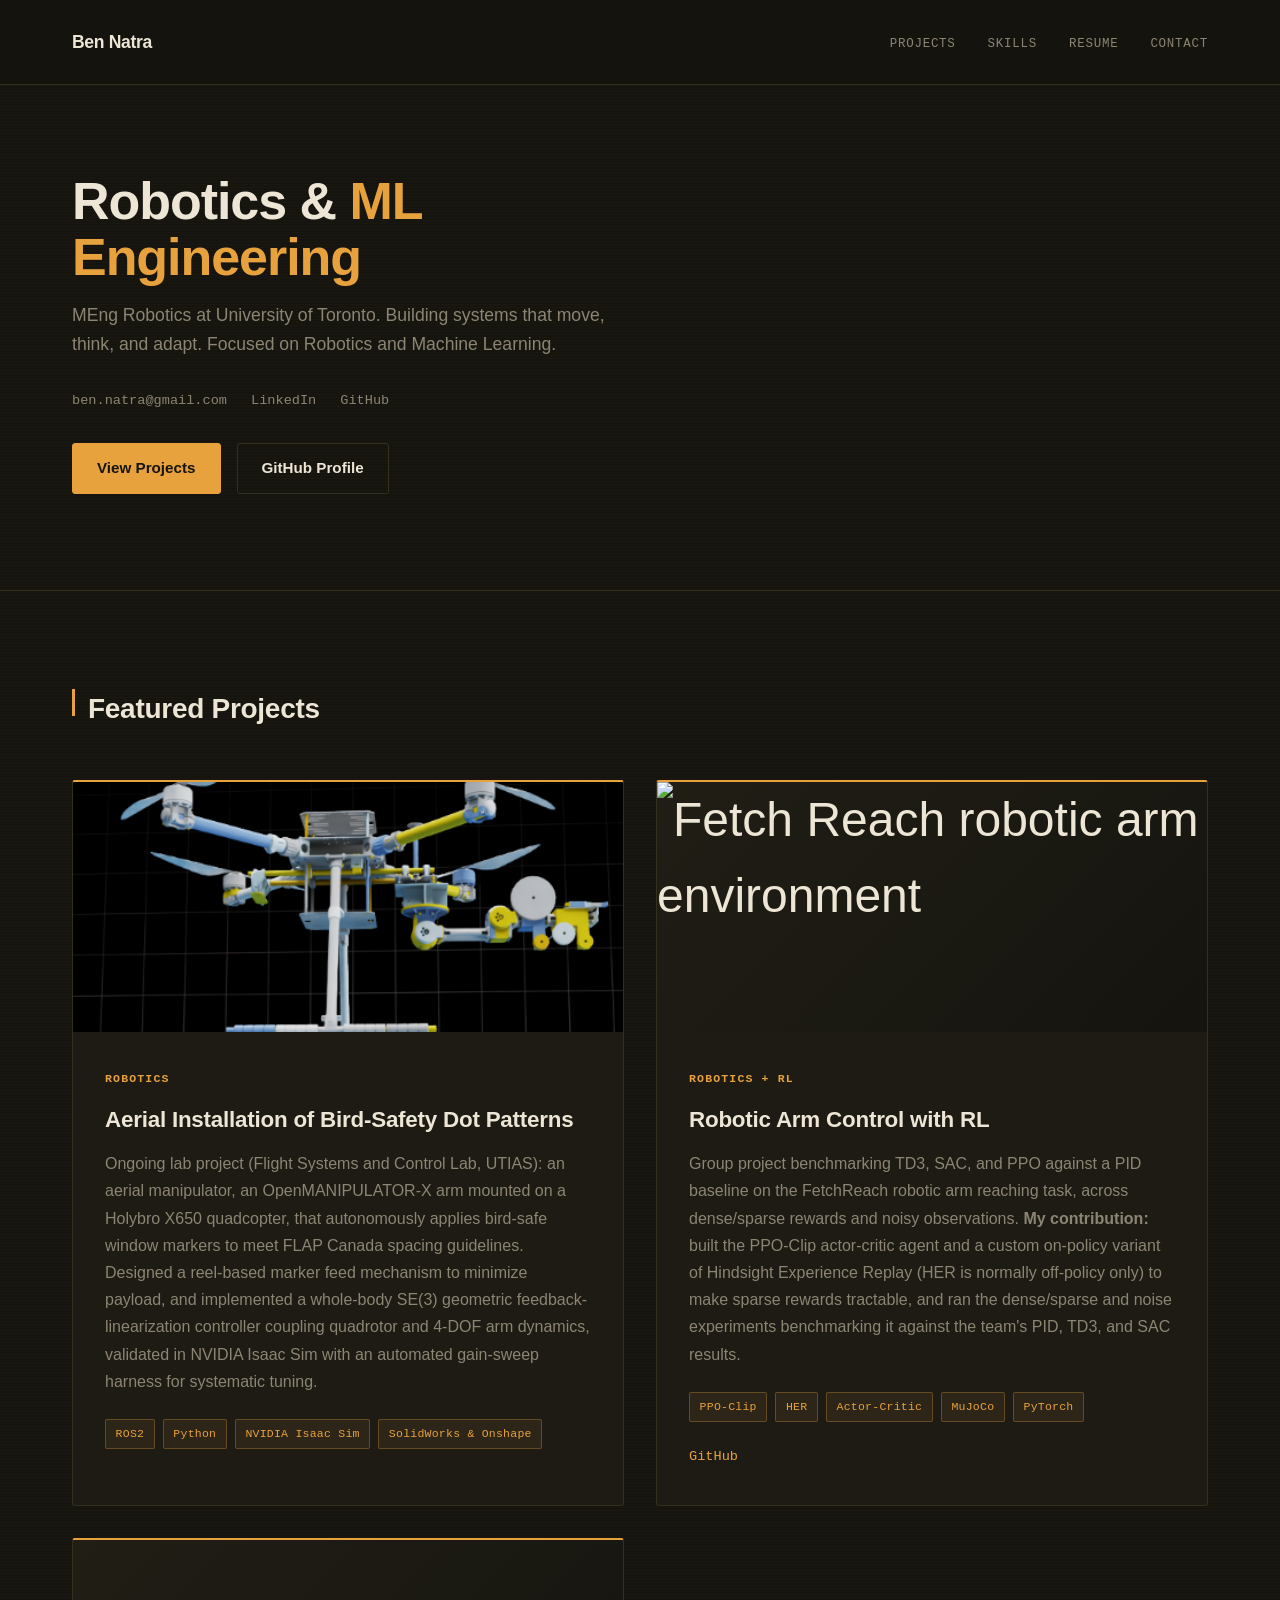
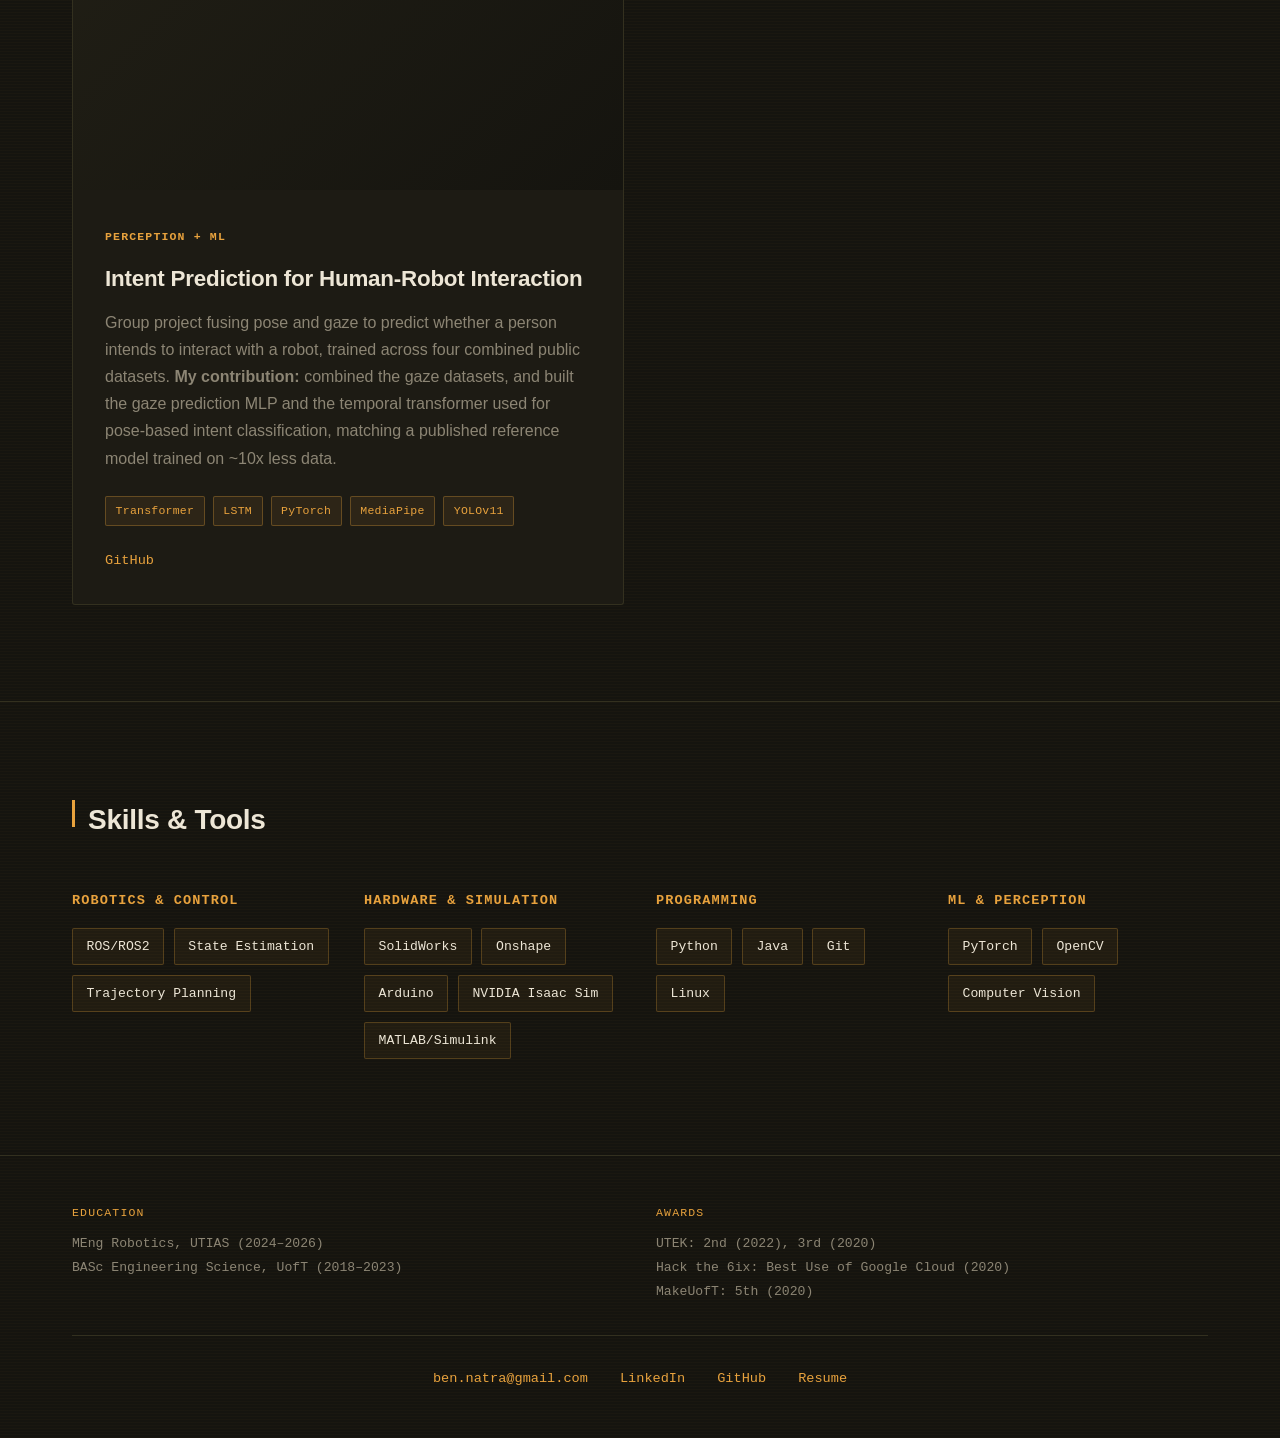
==== commit 95c32476: "added general resume page" ====
--- a/index.html
+++ b/index.html
@@ -14,8 +14,8 @@
                 <div class="logo">Ben Natra</div>
                 <ul class="nav-links">
                     <li><a href="#projects">Projects</a></li>
-                    <li><a href="#experience">Experience</a></li>
                     <li><a href="#skills">Skills</a></li>
+                    <li><a href="resume.html">Resume</a></li>
                     <li><a href="#contact">Contact</a></li>
                 </ul>
             </nav>
@@ -114,25 +114,6 @@
         </div>
     </section>
 
-    <!-- Experience Section -->
-    <section id="experience" class="experience">
-        <div class="container">
-            <h2 class="section-title">Experience</h2>
-
-            <div class="experience-item">
-                <div class="experience-header">
-                    <h3 class="experience-title">Junior Electrical Engineer</h3>
-                    <span class="experience-meta">Zebra Technologies &middot; May 2021&ndash;Aug 2022</span>
-                </div>
-                <ul class="experience-list">
-                    <li>Redesigned a soft-start circuit with a high-side driver and custom firmware to eliminate inrush-current failures, diagnosed through oscilloscope-based power-on testing.</li>
-                    <li>Characterized LiFePO4 battery behavior across multiple temperature conditions and calibrated a Texas Instruments fuel gauge to improve state-of-charge accuracy.</li>
-                    <li>Built an AR Android app overlaying asset locations from NFC-provided coordinates for real-time tag tracking.</li>
-                </ul>
-            </div>
-        </div>
-    </section>
-
     <!-- Skills Section -->
     <section id="skills" class="skills">
         <div class="container">
@@ -205,6 +186,7 @@
                 <a href="mailto:ben.natra@gmail.com">ben.natra@gmail.com</a>
                 <a href="https://www.linkedin.com/in/ben-natra-1a329717a/">LinkedIn</a>
                 <a href="https://github.com/BenNatIh">GitHub</a>
+                <a href="resume.html">Resume</a>
             </div>
         </div>
     </footer>
--- a/style.css
+++ b/style.css
@@ -312,55 +312,6 @@
     text-decoration: underline;
 }
 
-/* Experience section */
-.experience {
-    padding: 6rem 0;
-    border-top: 1px solid var(--border);
-}
-
-.experience-item {
-    border: 1px solid var(--border);
-    border-left: 2px solid var(--accent);
-    border-radius: 3px;
-    background: var(--panel);
-    padding: 1.75rem 2rem;
-}
-
-.experience-header {
-    display: flex;
-    flex-wrap: wrap;
-    align-items: baseline;
-    gap: 0.5rem 1rem;
-    margin-bottom: 1rem;
-}
-
-.experience-title {
-    font-size: 1.15rem;
-    font-weight: 700;
-    letter-spacing: -0.01em;
-}
-
-.experience-meta {
-    font-family: var(--mono);
-    color: var(--accent);
-    font-size: 0.78rem;
-    letter-spacing: 0.02em;
-}
-
-.experience-list {
-    color: var(--text-muted);
-    padding-left: 1.1rem;
-}
-
-.experience-list li {
-    margin-bottom: 0.5rem;
-    line-height: 1.7;
-}
-
-.experience-list li:last-child {
-    margin-bottom: 0;
-}
-
 /* Skills section */
 .skills {
     padding: 6rem 0;
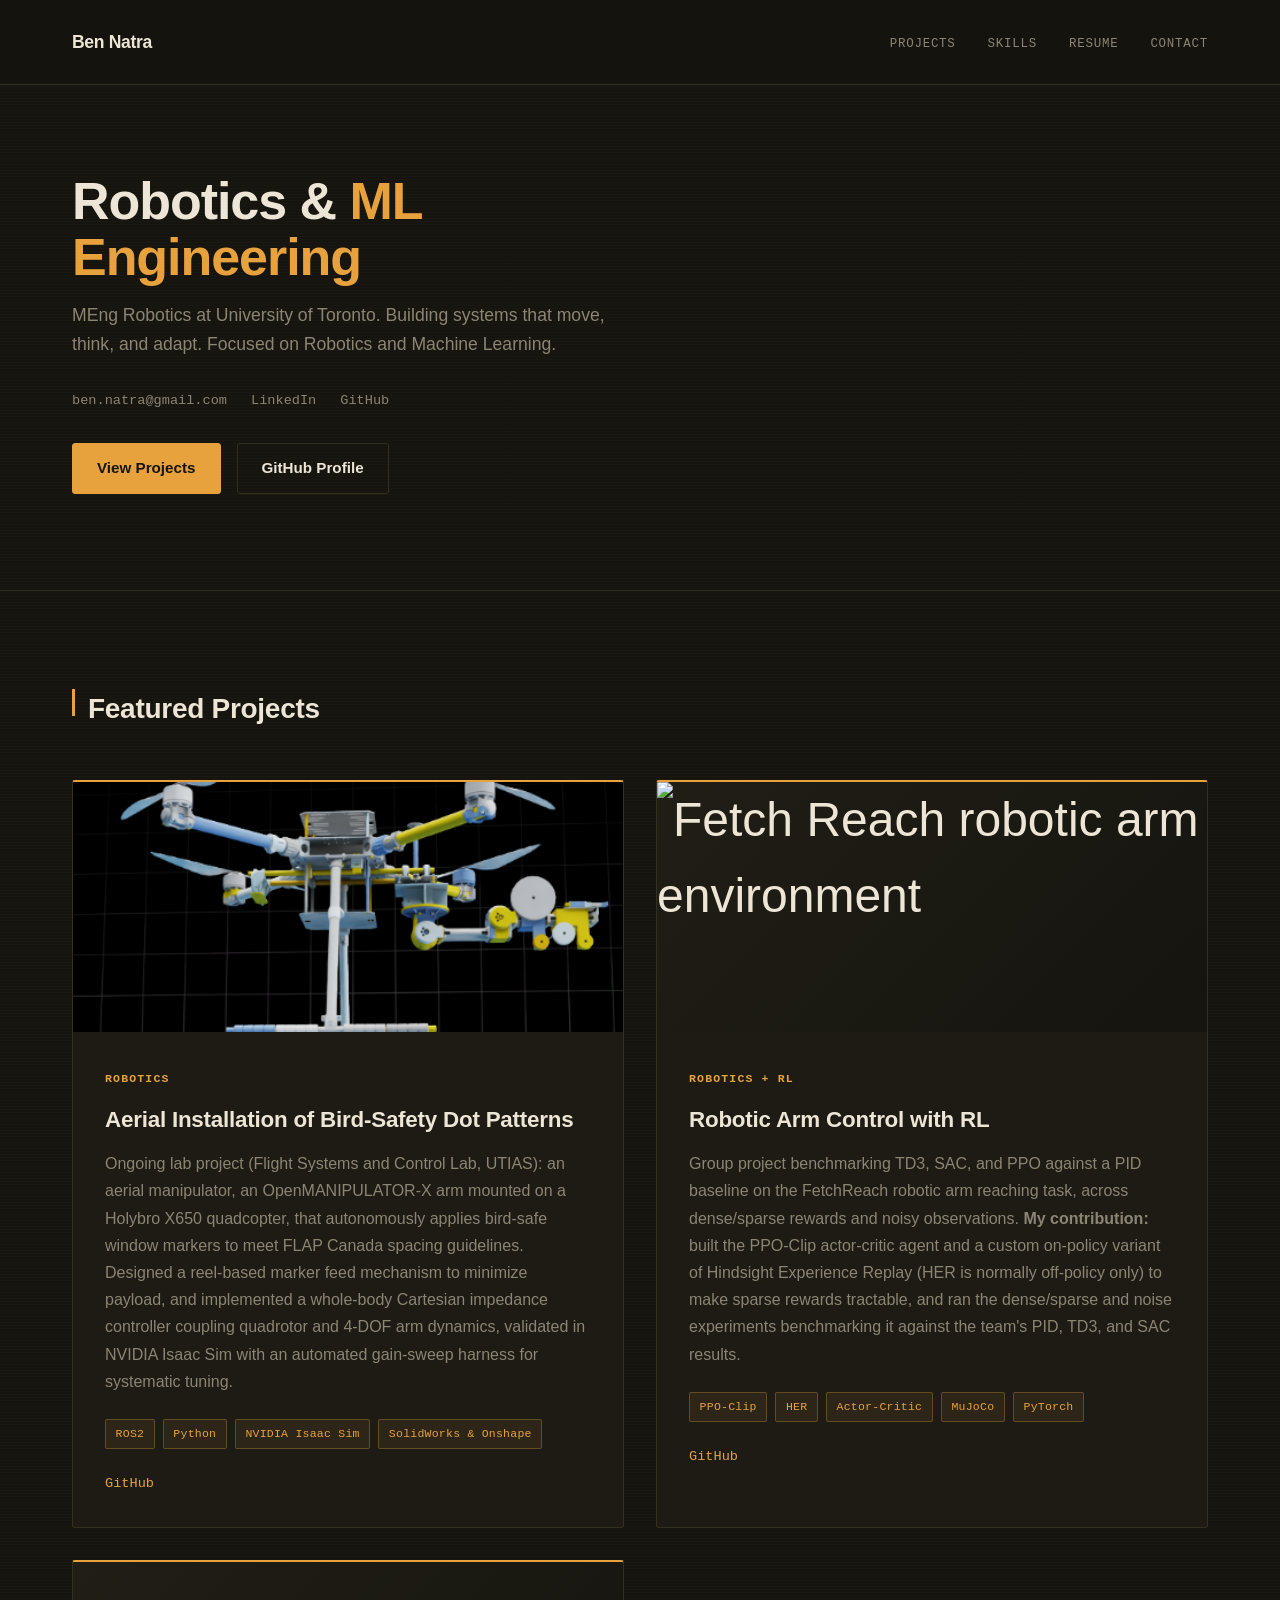
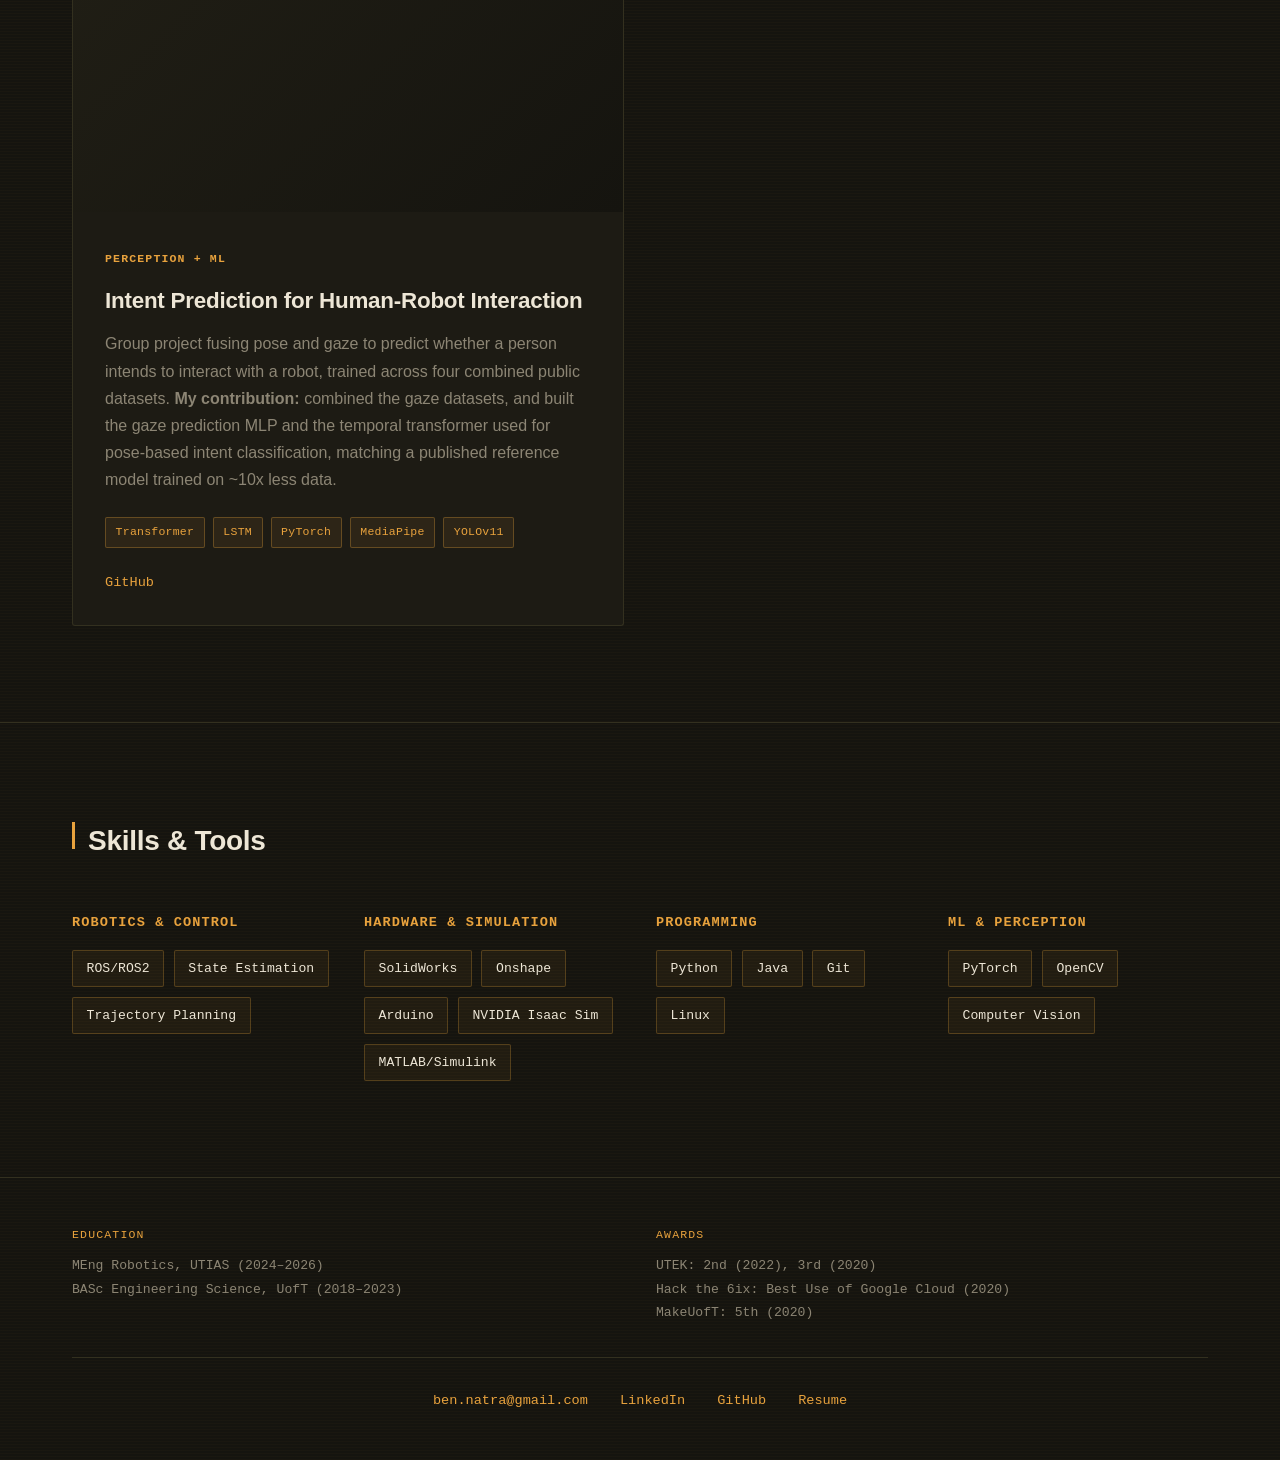
==== commit 1ea67327: "some minor changes to phrasing" ====
--- a/index.html
+++ b/index.html
@@ -3,7 +3,7 @@
 <head>
     <meta charset="UTF-8">
     <meta name="viewport" content="width=device-width, initial-scale=1.0">
-    <title>Ben Natra — Robotics & Software Engineering</title>
+    <title>Ben Natra | Robotics & Software Engineering</title>
     <link rel="stylesheet" href="style.css">
 </head>
 <body>
@@ -54,12 +54,15 @@
                     <div class="project-content">
                         <span class="project-tag">Robotics</span>
                         <h3 class="project-title">Aerial Installation of Bird-Safety Dot Patterns</h3>
-                        <p class="project-description">Ongoing lab project (Flight Systems and Control Lab, UTIAS): an aerial manipulator, an OpenMANIPULATOR-X arm mounted on a Holybro X650 quadcopter, that autonomously applies bird-safe window markers to meet FLAP Canada spacing guidelines. Designed a reel-based marker feed mechanism to minimize payload, and implemented a whole-body SE(3) geometric feedback-linearization controller coupling quadrotor and 4-DOF arm dynamics, validated in NVIDIA Isaac Sim with an automated gain-sweep harness for systematic tuning.</p>
+                        <p class="project-description">Ongoing lab project (Flight Systems and Control Lab, UTIAS): an aerial manipulator, an OpenMANIPULATOR-X arm mounted on a Holybro X650 quadcopter, that autonomously applies bird-safe window markers to meet FLAP Canada spacing guidelines. Designed a reel-based marker feed mechanism to minimize payload, and implemented a whole-body Cartesian impedance controller coupling quadrotor and 4-DOF arm dynamics, validated in NVIDIA Isaac Sim with an automated gain-sweep harness for systematic tuning.</p>
                         <div class="project-tech">
                             <span class="tech-badge">ROS2</span>
                             <span class="tech-badge">Python</span>
                             <span class="tech-badge">NVIDIA Isaac Sim</span>
                             <span class="tech-badge">SolidWorks & Onshape</span>
+                        </div>
+                        <div class="project-links">
+                            <a href="https://github.com/BenNatIh/aerial-manipulator-birdsafe" class="card-link-exempt">GitHub</a>
                         </div>
                     </div>
                 </div>
